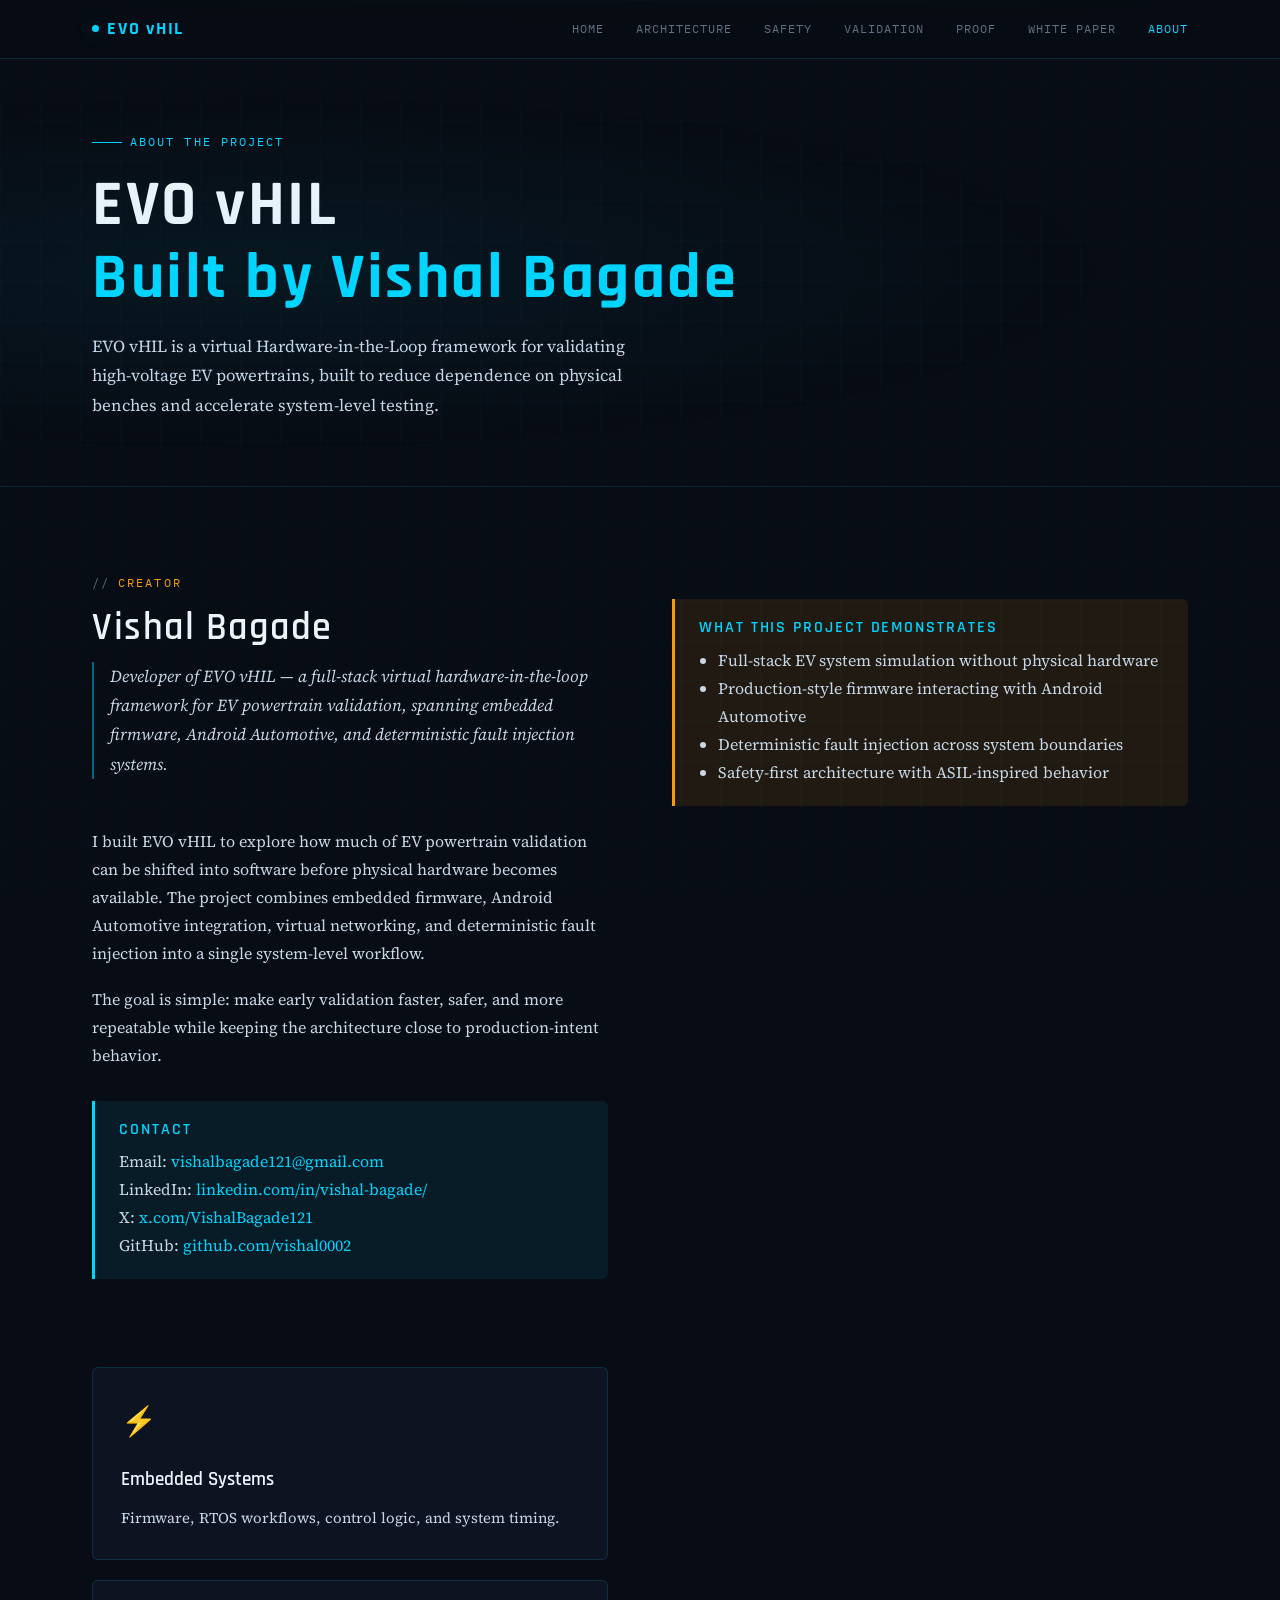
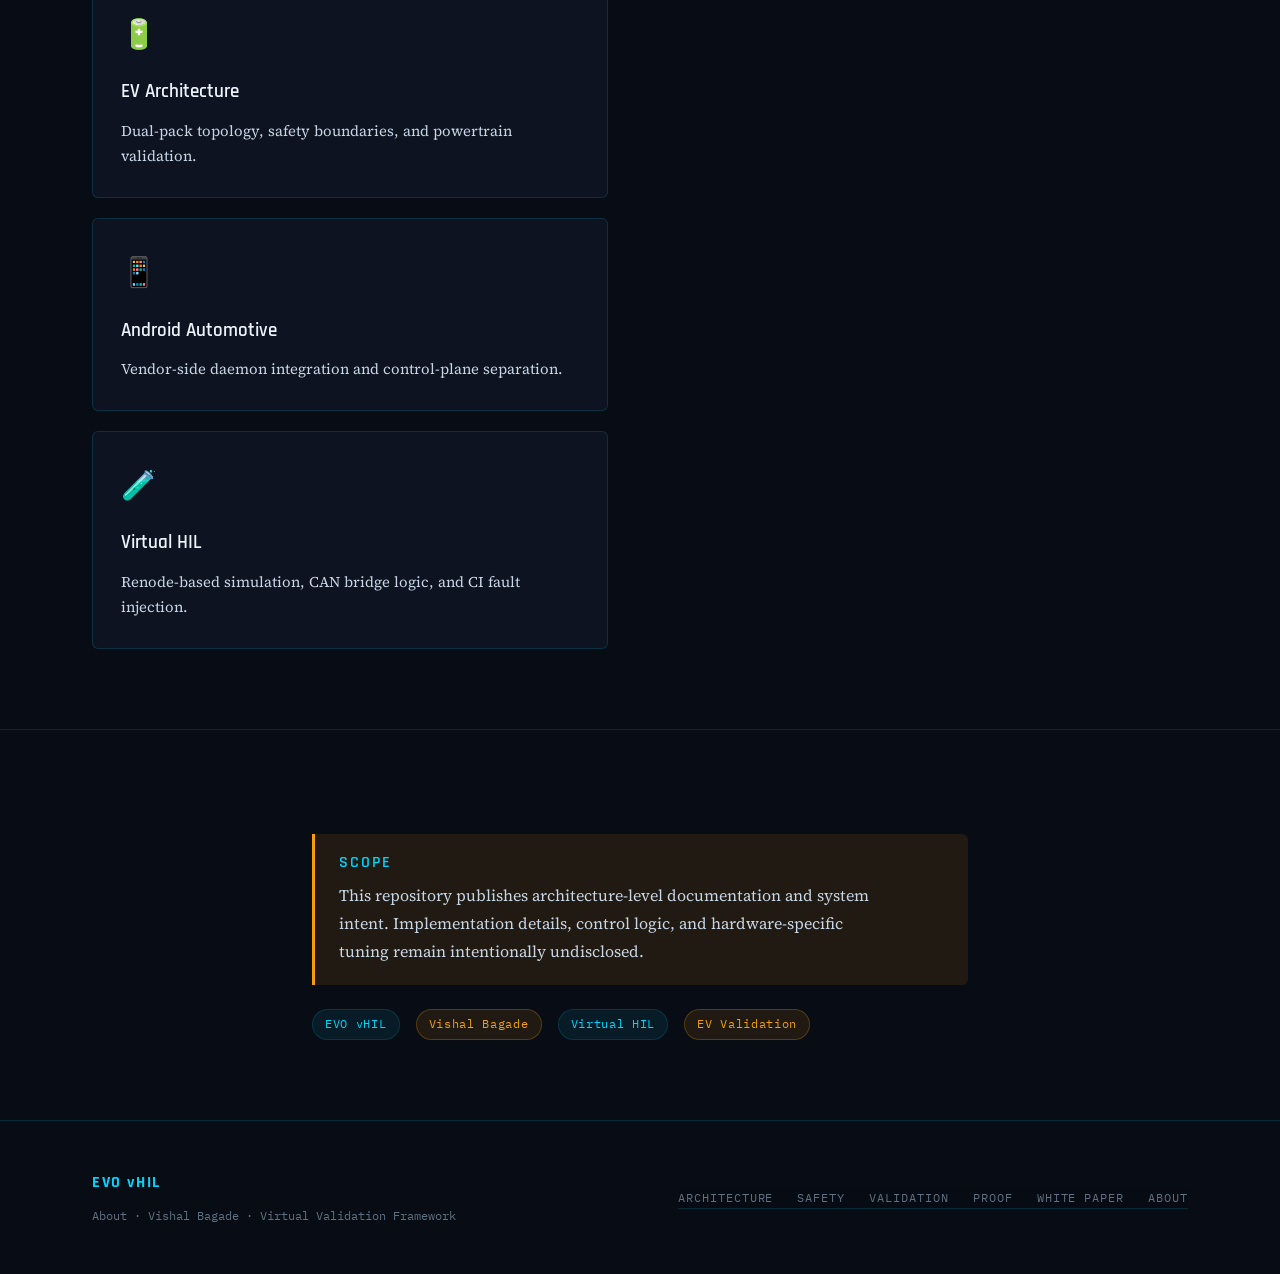
==== about.html @ 724e4007 "Revise creator description and add project highlights Updated project description and added project " ====
<!DOCTYPE html>
<html lang="en">
<head>
  <meta charset="UTF-8" />
  <script type="application/ld+json">
  {
    "@context": "https://schema.org",
    "@type": "AboutPage",
    "name": "About EVO vHIL",
    "author": {
      "@type": "Person",
      "name": "Vishal Bagade"
    },
    "url": "https://evovhil.com/about.html"
  }
  </script>
  <meta name="viewport" content="width=device-width, initial-scale=1.0" />
  <title>About — EVO vHIL</title>
  <meta name="author" content="Vishal Bagade">
  <meta name="description" content="About EVO vHIL and its creator Vishal Bagade — a virtual HIL framework for EV powertrain validation.">
  <link rel="icon" href="/favicon.ico" type="image/x-icon">
  <!-- Google tag (gtag.js) -->
<script async src="https://www.googletagmanager.com/gtag/js?id=G-EVS54RD7KM"></script>
  <script>
  if (location.hostname.includes("github.io")) {
    location.replace("https://evovhil.com" + location.pathname + location.search + location.hash);
  }
</script>
<script>
  window.dataLayer = window.dataLayer || [];
  function gtag(){dataLayer.push(arguments);}
  gtag('js', new Date());

  gtag('config', 'G-EVS54RD7KM');
</script>
  <meta name="google-site-verification" content="8OTdQsH8hmNBFH6MxRdVUnGSFUFtjsmQ5clHsHvqLK8" />
  <link rel="stylesheet" href="style.css" />
  <script data-goatcounter="https://evo-vhil.goatcounter.com/count" async src="//gc.zgo.at/count.js"></script>
  <link rel="canonical" href="https://evovhil.com/about.html" />
  <meta property="og:title" content="About — EVO vHIL" />
  <meta property="og:description" content="About EVO vHIL and its creator Vishal Bagade — a virtual HIL framework for EV powertrain validation." />
  <meta property="og:url" content="https://evovhil.com/about.html" />
  <meta property="og:type" content="website" />
  <meta name="twitter:card" content="summary_large_image">
  <meta name="twitter:title" content="About — EVO vHIL">
  <meta name="twitter:description" content="About EVO vHIL and its creator Vishal Bagade — a virtual HIL framework for EV powertrain validation.">
  <meta property="og:image" content="https://evovhil.com/og.png" />
<meta name="twitter:image" content="https://evovhil.com/og.png">
</head>
<body>
<div class="scanline"></div>

<nav>
  <div class="nav-inner">
    <a href="index.html" class="nav-logo">
      <span class="dot"></span> EVO vHIL
    </a>
    <div class="nav-links">
      <a href="/">Home</a>
<a href="/architecture.html">Architecture</a>
<a href="/safety.html">Safety</a>
<a href="/validation.html">Validation</a>
<a href="/proof.html">Proof</a>
<a href="/fullpaper.html">White Paper</a>
<a href="/about.html" class="active">About</a>
    </div>
  </div>
</nav>

<section class="page-hero">
  <div class="container">
    <div class="page-tag">About the Project</div>
    <h1>EVO vHIL<br><span style="color:var(--cyan)">Built by Vishal Bagade</span></h1>
    <p style="max-width:62ch; font-size:1.05rem; margin-top:1rem;">
      EVO vHIL is a virtual Hardware-in-the-Loop framework for validating high-voltage EV powertrains, built to reduce dependence on physical benches and accelerate system-level testing.
    </p>
  </div>
</section>

<section class="section">
  <div class="container">
    <div class="two-col" style="align-items:start; gap:4rem;">
      <div>
        <div class="section-header">
          <div class="section-tag">Creator</div>
          <h2 class="section-title">Vishal Bagade</h2>
          <p class="section-lead">
            Developer of EVO vHIL — a full-stack virtual hardware-in-the-loop framework for EV powertrain validation, spanning embedded firmware, Android Automotive, and deterministic fault injection systems.
          </p>
        </div>

        <p>
          I built EVO vHIL to explore how much of EV powertrain validation can be shifted into software before physical hardware becomes available.
          The project combines embedded firmware, Android Automotive integration, virtual networking, and deterministic fault injection into a single system-level workflow.
        </p>

        <p>
          The goal is simple: make early validation faster, safer, and more repeatable while keeping the architecture close to production-intent behavior.
        </p>

        <div class="callout cyan mt-4">
          <h4 style="margin-bottom:0.5rem;">Contact</h4>
          <p>Email: <a href="mailto:vishalbagade121@gmail.com">vishalbagade121@gmail.com</a></p>

          <p>
          LinkedIn: <a href="https://www.linkedin.com/in/vishal-bagade/" target="_blank">linkedin.com/in/vishal-bagade/</a><br>
          X: <a href="https://x.com/VishalBagade121" target="_blank">x.com/VishalBagade121</a><br>
          GitHub: <a href="https://github.com/vishal0002" target="_blank">github.com/vishal0002</a>
          </p>
        </div>
      </div>
  <div class="callout mt-4">
  <h4 style="margin-bottom:0.5rem;">What This Project Demonstrates</h4>
  <ul style="margin:0; padding-left:1.2rem;">
    <li>Full-stack EV system simulation without physical hardware</li>
    <li>Production-style firmware interacting with Android Automotive</li>
    <li>Deterministic fault injection across system boundaries</li>
    <li>Safety-first architecture with ASIL-inspired behavior</li>
  </ul>
</div>
      <div>
        <div class="card-grid">
          <div class="card">
            <span class="card-icon">⚡</span>
            <div class="card-title">Embedded Systems</div>
            <div class="card-body">
              Firmware, RTOS workflows, control logic, and system timing.
            </div>
          </div>

          <div class="card">
            <span class="card-icon">🔋</span>
            <div class="card-title">EV Architecture</div>
            <div class="card-body">
              Dual-pack topology, safety boundaries, and powertrain validation.
            </div>
          </div>

          <div class="card">
            <span class="card-icon">📱</span>
            <div class="card-title">Android Automotive</div>
            <div class="card-body">
              Vendor-side daemon integration and control-plane separation.
            </div>
          </div>

          <div class="card">
            <span class="card-icon">🧪</span>
            <div class="card-title">Virtual HIL</div>
            <div class="card-body">
              Renode-based simulation, CAN bridge logic, and CI fault injection.
            </div>
          </div>
        </div>
      </div>
    </div>
  </div>
</section>

<section class="section">
  <div class="container" style="max-width:720px;">
    <div class="callout">
      <h4 style="margin-bottom:0.5rem;">Scope</h4>
      <p style="margin:0;">
        This repository publishes architecture-level documentation and system intent.
        Implementation details, control logic, and hardware-specific tuning remain intentionally undisclosed.
      </p>
    </div>

    <div class="flex gap-2 flex-wrap mt-3">
      <span class="badge badge-cyan">EVO vHIL</span>
      <span class="badge badge-amber">Vishal Bagade</span>
      <span class="badge badge-cyan">Virtual HIL</span>
      <span class="badge badge-amber">EV Validation</span>
    </div>
  </div>
</section>

<footer>
  <div class="footer-inner">
    <div>
      <div class="footer-brand">EVO vHIL</div>
      <div class="footer-meta mt-1">About · Vishal Bagade · Virtual Validation Framework</div>
    </div>
    <nav class="footer-nav">
      <a href="/architecture.html">Architecture</a>
<a href="/safety.html">Safety</a>
<a href="/validation.html">Validation</a>
<a href="/proof.html">Proof</a>
<a href="/fullpaper.html">White Paper</a>
<a href="/about.html">About</a>
    </nav>
  </div>
</footer>

<script>
let scrollTracked = false;

window.addEventListener("scroll", () => {
  const scrollPosition = window.scrollY + window.innerHeight;
  const pageHeight = document.documentElement.scrollHeight;

  if (!scrollTracked && scrollPosition > pageHeight * 0.5) {
    scrollTracked = true;

    navigator.sendBeacon(
      "https://evo-vhil.goatcounter.com/count",
      JSON.stringify({
        path: location.pathname + "#scroll-50",
        event: true
      })
    );
  }
});
</script>
</body>
</html>
---- style.css ----
@import url('https://fonts.googleapis.com/css2?family=Rajdhani:wght@400;500;600;700&family=IBM+Plex+Mono:wght@300;400;500&family=Source+Serif+4:ital,wght@0,300;0,400;0,600;1,300&display=swap');

/* ── ROOT VARIABLES ─────────────────────────────────────────── */
:root {
  --bg:        #080c14;
  --bg-card:   #0d1321;
  --bg-glass:  rgba(13,19,33,0.85);
  --border:    rgba(0,212,255,0.15);
  --border-hi: rgba(0,212,255,0.45);
  --cyan:      #00d4ff;
  --cyan-dim:  rgba(0,212,255,0.08);
  --amber:     #f59e0b;
  --amber-dim: rgba(245,158,11,0.1);
  --red:       #ef4444;
  --green:     #22c55e;
  --text:      #c8d6e5;
  --text-dim:  #607080;
  --text-hi:   #eef4fb;
  --mono:      'IBM Plex Mono', monospace;
  --head:      'Rajdhani', sans-serif;
  --body:      'Source Serif 4', serif;
  --glow:      0 0 18px rgba(0,212,255,0.35), 0 0 60px rgba(0,212,255,0.10);
  --glow-amb:  0 0 18px rgba(245,158,11,0.4), 0 0 60px rgba(245,158,11,0.12);
  --radius:    6px;
}

/* ── RESET & BASE ───────────────────────────────────────────── */
*, *::before, *::after { box-sizing: border-box; margin: 0; padding: 0; }
html { scroll-behavior: smooth; }
body {
  background: var(--bg);
  color: var(--text);
  font-family: var(--body);
  font-size: 16px;
  line-height: 1.75;
  overflow-x: hidden;
}

/* Grid texture overlay */
body::before {
  content: '';
  position: fixed; inset: 0;
  background-image:
    linear-gradient(rgba(0,212,255,0.025) 1px, transparent 1px),
    linear-gradient(90deg, rgba(0,212,255,0.025) 1px, transparent 1px);
  background-size: 40px 40px;
  pointer-events: none;
  z-index: 0;
}

/* Subtle top glow */
body::after {
  content: '';
  position: fixed; top: 0; left: 0; right: 0; height: 1px;
  background: linear-gradient(90deg, transparent, var(--cyan), transparent);
  opacity: 0.6;
  pointer-events: none;
  z-index: 100;
}

/* ── TYPOGRAPHY ─────────────────────────────────────────────── */
h1, h2, h3, h4 {
  font-family: var(--head);
  color: var(--text-hi);
  letter-spacing: 0.04em;
  line-height: 1.15;
}
h1 { font-size: clamp(2.4rem, 5vw, 4.2rem); font-weight: 700; }
h2 { font-size: clamp(1.6rem, 3vw, 2.4rem); font-weight: 600; }
h3 { font-size: clamp(1.1rem, 2vw, 1.5rem); font-weight: 600; }
h4 { font-size: 1rem; font-weight: 600; text-transform: uppercase; letter-spacing: 0.12em; color: var(--cyan); }

p { margin-bottom: 1.1em; max-width: 68ch; }
a { color: var(--cyan); text-decoration: none; transition: color 0.2s; }
a:hover { color: var(--text-hi); }
code, .mono { font-family: var(--mono); font-size: 0.85em; color: var(--cyan); }
strong { color: var(--text-hi); font-weight: 600; }

/* ── LAYOUT CONTAINERS ──────────────────────────────────────── */
.container { max-width: 1160px; margin: 0 auto; padding: 0 2rem; }
.section { padding: 5rem 0; position: relative; z-index: 1; }
.section + .section { border-top: 1px solid var(--border); }

/* ── NAV ────────────────────────────────────────────────────── */
nav {
  position: sticky; top: 0; z-index: 200;
  background: rgba(8,12,20,0.92);
  backdrop-filter: blur(12px);
  border-bottom: 1px solid var(--border);
}
.nav-inner {
  display: flex; align-items: center; justify-content: space-between;
  padding: 0.85rem 2rem; max-width: 1160px; margin: 0 auto;
}
.nav-logo {
  font-family: var(--head); font-size: 1.1rem; font-weight: 700;
  color: var(--cyan); letter-spacing: 0.1em;
  display: flex; align-items: center; gap: 0.5rem;
}
.nav-logo .dot { width: 7px; height: 7px; background: var(--cyan); border-radius: 50%; box-shadow: var(--glow); }
.nav-links { display: flex; gap: 2rem; flex-wrap: wrap; }
.nav-links a {
  font-family: var(--mono); font-size: 0.78rem; letter-spacing: 0.08em;
  color: var(--text-dim); transition: color 0.2s;
  text-transform: uppercase;
}
.nav-links a:hover, .nav-links a.active { color: var(--cyan); }

/* ── HERO ───────────────────────────────────────────────────── */
.hero {
  min-height: 92vh;
  display: flex; align-items: center;
  position: relative; overflow: hidden; z-index: 1;
  padding: 5rem 0;
}

/* Radial glow behind hero */
.hero::before {
  content: '';
  position: absolute; top: -20%; left: -10%;
  width: 70%; height: 120%;
  background: radial-gradient(ellipse at 30% 40%, rgba(0,212,255,0.07) 0%, transparent 70%);
  pointer-events: none;
}
.hero::after {
  content: '';
  position: absolute; bottom: -30%; right: -5%;
  width: 50%; height: 80%;
  background: radial-gradient(ellipse at 70% 60%, rgba(245,158,11,0.05) 0%, transparent 70%);
  pointer-events: none;
}

.hero-content { position: relative; z-index: 2; }
.hero-eyebrow {
  font-family: var(--mono); font-size: 0.75rem; letter-spacing: 0.18em;
  text-transform: uppercase; color: var(--amber);
  display: flex; align-items: center; gap: 0.75rem; margin-bottom: 1.5rem;
}
.hero-eyebrow::before {
  content: ''; width: 40px; height: 1px; background: var(--amber); opacity: 0.7;
}
.hero-title { margin-bottom: 1.5rem; }
.hero-title span { color: var(--cyan); display: block; }
.hero-subtitle {
  font-size: 1.1rem; color: var(--text); max-width: 56ch;
  border-left: 3px solid var(--cyan); padding-left: 1.25rem;
  margin-bottom: 2.5rem; font-style: italic;
  font-family: var(--body);
}
.hero-stats {
  display: flex; gap: 2.5rem; flex-wrap: wrap; margin-bottom: 3rem;
}
.stat { }
.stat-val {
  font-family: var(--head); font-size: 2rem; font-weight: 700; color: var(--cyan);
  line-height: 1;
}
.stat-label {
  font-family: var(--mono); font-size: 0.72rem; letter-spacing: 0.1em;
  text-transform: uppercase; color: var(--text-dim); margin-top: 0.25rem;
}

/* ── BUTTONS ────────────────────────────────────────────────── */
.btn {
  display: inline-flex; align-items: center; gap: 0.5rem;
  font-family: var(--head); font-weight: 600; letter-spacing: 0.07em;
  font-size: 0.9rem; padding: 0.75rem 1.75rem; border-radius: var(--radius);
  transition: all 0.22s; text-transform: uppercase; cursor: pointer;
  border: none;
}
.btn-primary {
  background: var(--cyan); color: #050810;
  box-shadow: var(--glow);
}
.btn-primary:hover {
  background: #20e5ff; color: #050810; transform: translateY(-1px);
  box-shadow: 0 0 30px rgba(0,212,255,0.6);
}
.btn-outline {
  background: transparent; color: var(--cyan);
  border: 1px solid var(--border-hi);
}
.btn-outline:hover {
  background: var(--cyan-dim); border-color: var(--cyan);
}
.btn-group { display: flex; gap: 1rem; flex-wrap: wrap; }

/* ── CARDS ──────────────────────────────────────────────────── */
.card {
  background: var(--bg-card);
  border: 1px solid var(--border);
  border-radius: var(--radius);
  padding: 1.75rem;
  transition: border-color 0.25s, box-shadow 0.25s;
  position: relative;
}
.card:hover {
  border-color: var(--border-hi);
  box-shadow: 0 0 24px rgba(0,212,255,0.08);
}
.card::before {
  content: '';
  position: absolute; top: 0; left: 0; right: 0; height: 2px;
  background: linear-gradient(90deg, transparent, var(--cyan), transparent);
  opacity: 0; border-radius: var(--radius) var(--radius) 0 0;
  transition: opacity 0.25s;
}
.card:hover::before { opacity: 1; }

.card-icon {
  font-size: 1.8rem; margin-bottom: 1rem; display: block;
}
.card-title {
  font-family: var(--head); font-size: 1.2rem; font-weight: 600;
  color: var(--text-hi); margin-bottom: 0.6rem;
}
.card-body { font-size: 0.93rem; color: var(--text); line-height: 1.7; }

.card-grid {
  display: grid; gap: 1.25rem;
  grid-template-columns: repeat(auto-fill, minmax(260px, 1fr));
}
.card-grid-2 {
  display: grid; gap: 1.25rem;
  grid-template-columns: repeat(auto-fill, minmax(340px, 1fr));
}

/* ── SECTION HEADER ─────────────────────────────────────────── */
.section-header { margin-bottom: 3rem; }
.section-tag {
  font-family: var(--mono); font-size: 0.72rem; letter-spacing: 0.18em;
  text-transform: uppercase; color: var(--amber);
  display: inline-flex; align-items: center; gap: 0.5rem; margin-bottom: 0.75rem;
}
.section-tag::before { content: '//'; color: var(--text-dim); }
.section-title { margin-bottom: 0.75rem; }
.section-lead {
  font-size: 1.05rem; color: var(--text); max-width: 60ch;
  border-left: 2px solid var(--border-hi); padding-left: 1rem;
  font-style: italic;
}

/* ── FEATURE LIST ───────────────────────────────────────────── */
.feature-list { list-style: none; }
.feature-list li {
  display: flex; align-items: flex-start; gap: 0.85rem;
  padding: 0.75rem 0; border-bottom: 1px solid var(--border);
  font-size: 0.95rem;
}
.feature-list li:last-child { border-bottom: none; }
.feature-list .icon { color: var(--cyan); flex-shrink: 0; margin-top: 0.15rem; }

/* ── LAYER TABLE ────────────────────────────────────────────── */
.layer-table { width: 100%; border-collapse: collapse; }
.layer-table th {
  font-family: var(--mono); font-size: 0.72rem; letter-spacing: 0.12em;
  text-transform: uppercase; color: var(--text-dim);
  padding: 0.75rem 1rem; text-align: left;
  border-bottom: 1px solid var(--border-hi);
}
.layer-table td {
  padding: 0.9rem 1rem; font-size: 0.9rem;
  border-bottom: 1px solid var(--border);
  vertical-align: top;
}
.layer-table tr:hover td { background: var(--cyan-dim); }
.layer-num {
  font-family: var(--mono); font-size: 0.72rem; color: var(--cyan);
  background: var(--cyan-dim); border: 1px solid var(--border);
  padding: 0.2rem 0.5rem; border-radius: 3px;
}
.tech-tag {
  font-family: var(--mono); font-size: 0.75rem; color: var(--amber);
  background: var(--amber-dim); padding: 0.2rem 0.5rem; border-radius: 3px;
}

/* ── BADGES / PILLS ─────────────────────────────────────────── */
.badge {
  display: inline-flex; align-items: center; gap: 0.4rem;
  font-family: var(--mono); font-size: 0.72rem; letter-spacing: 0.06em;
  padding: 0.3rem 0.75rem; border-radius: 100px;
}
.badge-cyan { background: var(--cyan-dim); border: 1px solid var(--border); color: var(--cyan); }
.badge-amber { background: var(--amber-dim); border: 1px solid rgba(245,158,11,0.25); color: var(--amber); }
.badge-red { background: rgba(239,68,68,0.08); border: 1px solid rgba(239,68,68,0.25); color: var(--red); }
.badge-green { background: rgba(34,197,94,0.08); border: 1px solid rgba(34,197,94,0.25); color: var(--green); }

/* ── FAULT TABLE ────────────────────────────────────────────── */
.fault-table { width: 100%; border-collapse: collapse; }
.fault-table th {
  font-family: var(--mono); font-size: 0.7rem; letter-spacing: 0.12em;
  text-transform: uppercase; color: var(--text-dim);
  padding: 0.7rem 1rem; text-align: left;
  border-bottom: 1px solid var(--border-hi);
}
.fault-table td {
  padding: 0.85rem 1rem; font-size: 0.88rem;
  border-bottom: 1px solid var(--border);
}
.fault-table tr:hover td { background: rgba(239,68,68,0.04); }

/* ── CALLOUT ────────────────────────────────────────────────── */
.callout {
  border-left: 3px solid var(--amber);
  background: var(--amber-dim);
  padding: 1.25rem 1.5rem; border-radius: 0 var(--radius) var(--radius) 0;
  margin: 1.5rem 0;
}
.callout.cyan { border-left-color: var(--cyan); background: var(--cyan-dim); }
.callout.red { border-left-color: var(--red); background: rgba(239,68,68,0.06); }
.callout p { margin: 0; }

/* ── STATE MACHINE DIAGRAM ──────────────────────────────────── */
.state-diagram { padding: 2rem 0; }
.state-row {
  display: flex; align-items: center; justify-content: center;
  gap: 0; flex-wrap: wrap;
}
.state-box {
  background: var(--bg-card); border: 1px solid var(--border);
  border-radius: var(--radius); padding: 0.85rem 1.25rem;
  font-family: var(--head); font-size: 0.95rem; font-weight: 600;
  color: var(--text-hi); text-align: center; min-width: 110px;
  position: relative;
  transition: all 0.2s;
}
.state-box.init { border-color: var(--text-dim); }
.state-box.standby { border-color: #3b82f6; color: #93c5fd; }
.state-box.precharge { border-color: var(--amber); color: var(--amber); box-shadow: 0 0 12px rgba(245,158,11,0.15); }
.state-box.drive { border-color: var(--green); color: var(--green); box-shadow: 0 0 12px rgba(34,197,94,0.15); }
.state-box.charge { border-color: var(--cyan); color: var(--cyan); box-shadow: var(--glow); }
.state-box.fault { border-color: var(--red); color: var(--red); box-shadow: 0 0 12px rgba(239,68,68,0.2); }
.state-arrow {
  font-family: var(--mono); font-size: 0.65rem; color: var(--text-dim);
  display: flex; flex-direction: column; align-items: center; padding: 0 0.75rem;
  white-space: nowrap;
}
.state-arrow .arr { font-size: 1rem; color: var(--border-hi); }

/* ── SVG DIAGRAM WRAPPER ────────────────────────────────────── */
.diagram-wrap {
  background: var(--bg-card); border: 1px solid var(--border);
  border-radius: var(--radius); padding: 2rem; overflow: auto;
  margin: 1.5rem 0;
}

/* ── RESULTS GRID ───────────────────────────────────────────── */
.result-item {
  display: flex; align-items: flex-start; gap: 1rem;
  padding: 1.25rem; background: var(--bg-card);
  border: 1px solid var(--border); border-radius: var(--radius);
  transition: all 0.2s;
}
.result-item:hover { border-color: var(--green); }
.result-icon { color: var(--green); font-size: 1.2rem; flex-shrink: 0; margin-top: 0.1rem; }
.result-title {
  font-family: var(--head); font-size: 1rem; font-weight: 600;
  color: var(--text-hi); margin-bottom: 0.3rem;
}
.result-desc { font-size: 0.9rem; color: var(--text); line-height: 1.6; }

/* ── TIMELINE ───────────────────────────────────────────────── */
.timeline { position: relative; padding-left: 2rem; }
.timeline::before {
  content: '';
  position: absolute; left: 0; top: 0; bottom: 0; width: 2px;
  background: linear-gradient(180deg, var(--cyan), rgba(0,212,255,0.1));
}
.tl-item { position: relative; padding-bottom: 2rem; }
.tl-dot {
  position: absolute; left: -2rem; top: 0.35rem;
  width: 10px; height: 10px; border-radius: 50%;
  background: var(--bg); border: 2px solid var(--cyan);
  box-shadow: var(--glow);
  transform: translateX(-4px);
}
.tl-dot.amber { border-color: var(--amber); box-shadow: var(--glow-amb); }
.tl-time {
  font-family: var(--mono); font-size: 0.72rem; color: var(--cyan);
  margin-bottom: 0.25rem;
}
.tl-title {
  font-family: var(--head); font-size: 1rem; font-weight: 600;
  color: var(--text-hi); margin-bottom: 0.4rem;
}
.tl-body { font-size: 0.9rem; color: var(--text); }

/* ── CODE BLOCK ─────────────────────────────────────────────── */
.code-block {
  background: #050810; border: 1px solid var(--border);
  border-radius: var(--radius); padding: 1.5rem;
  font-family: var(--mono); font-size: 0.82rem; line-height: 1.9;
  overflow-x: auto; position: relative;
}
.code-label {
  position: absolute; top: 0.75rem; right: 1rem;
  font-family: var(--mono); font-size: 0.68rem; letter-spacing: 0.1em;
  color: var(--text-dim); text-transform: uppercase;
}
.code-line-cyan { color: var(--cyan); }
.code-line-amber { color: var(--amber); }
.code-line-green { color: var(--green); }
.code-line-red { color: var(--red); }
.code-line-dim { color: var(--text-dim); }

/* ── FOOTER ─────────────────────────────────────────────────── */
footer {
  border-top: 1px solid var(--border); padding: 3rem 0;
  position: relative; z-index: 1;
}
.footer-inner {
  display: flex; justify-content: space-between; align-items: center;
  flex-wrap: wrap; gap: 1.5rem;
  max-width: 1160px; margin: 0 auto; padding: 0 2rem;
}
.footer-brand {
  font-family: var(--head); font-size: 1rem; font-weight: 700;
  color: var(--cyan); letter-spacing: 0.1em;
}
.footer-meta {
  font-family: var(--mono); font-size: 0.75rem; color: var(--text-dim);
}
.footer-nav { display: flex; gap: 1.5rem; flex-wrap: wrap; }
.footer-nav a {
  font-family: var(--mono); font-size: 0.75rem; color: var(--text-dim);
  text-transform: uppercase; letter-spacing: 0.08em;
  transition: color 0.2s;
}
.footer-nav a:hover { color: var(--cyan); }

/* ── UTILS ──────────────────────────────────────────────────── */
.mt-1 { margin-top: 0.5rem; }
.mt-2 { margin-top: 1rem; }
.mt-3 { margin-top: 1.5rem; }
.mt-4 { margin-top: 2rem; }
.mb-3 { margin-bottom: 1.5rem; }
.mb-4 { margin-bottom: 2rem; }
.text-cyan { color: var(--cyan); }
.text-amber { color: var(--amber); }
.text-dim { color: var(--text-dim); }
.text-hi { color: var(--text-hi); }
.flex { display: flex; }
.gap-2 { gap: 1rem; }
.gap-3 { gap: 1.5rem; }
.items-center { align-items: center; }
.flex-wrap { flex-wrap: wrap; }
.two-col {
  display: grid; gap: 3rem;
  grid-template-columns: 1fr 1fr;
}
@media (max-width: 768px) {
  .two-col { grid-template-columns: 1fr; }
  .hero { min-height: auto; }
  .nav-links { gap: 1rem; }
}

/* ── SCROLL ANIMATIONS ──────────────────────────────────────── */
.reveal {
  opacity: 0; transform: translateY(20px);
  transition: opacity 0.6s ease, transform 0.6s ease;
}
.reveal.visible { opacity: 1; transform: translateY(0); }

/* ── SCAN LINE EFFECT ───────────────────────────────────────── */
@keyframes scan {
  0%   { transform: translateY(-100%); }
  100% { transform: translateY(100vh); }
}
.scanline {
  position: fixed; top: 0; left: 0; right: 0; height: 3px;
  background: linear-gradient(180deg, transparent, rgba(0,212,255,0.04), transparent);
  animation: scan 8s linear infinite;
  pointer-events: none; z-index: 99;
}

/* ── BLINKING CURSOR ────────────────────────────────────────── */
@keyframes blink { 0%,100% { opacity: 1; } 50% { opacity: 0; } }
.cursor::after {
  content: '▮'; color: var(--cyan); margin-left: 4px;
  animation: blink 1.1s step-end infinite;
}

/* ── GLOW PULSE ─────────────────────────────────────────────── */
@keyframes glow-pulse {
  0%, 100% { box-shadow: var(--glow); }
  50%       { box-shadow: 0 0 30px rgba(0,212,255,0.6); }
}
.pulse { animation: glow-pulse 2.5s ease-in-out infinite; }

/* ── PAGE HERO (inner pages) ─────────────────────────────────── */
.page-hero {
  padding: 4rem 0 3rem;
  border-bottom: 1px solid var(--border);
  position: relative; overflow: hidden;
}
.page-hero::before {
  content: '';
  position: absolute; top: 0; left: 0; right: 0; bottom: 0;
  background: radial-gradient(ellipse at 20% 50%, rgba(0,212,255,0.06) 0%, transparent 60%);
  pointer-events: none;
}
.page-tag {
  font-family: var(--mono); font-size: 0.72rem; letter-spacing: 0.18em;
  text-transform: uppercase; color: var(--cyan);
  display: inline-flex; align-items: center; gap: 0.5rem;
  margin-bottom: 1rem;
}
.page-tag::before { content: ''; width: 30px; height: 1px; background: var(--cyan); }
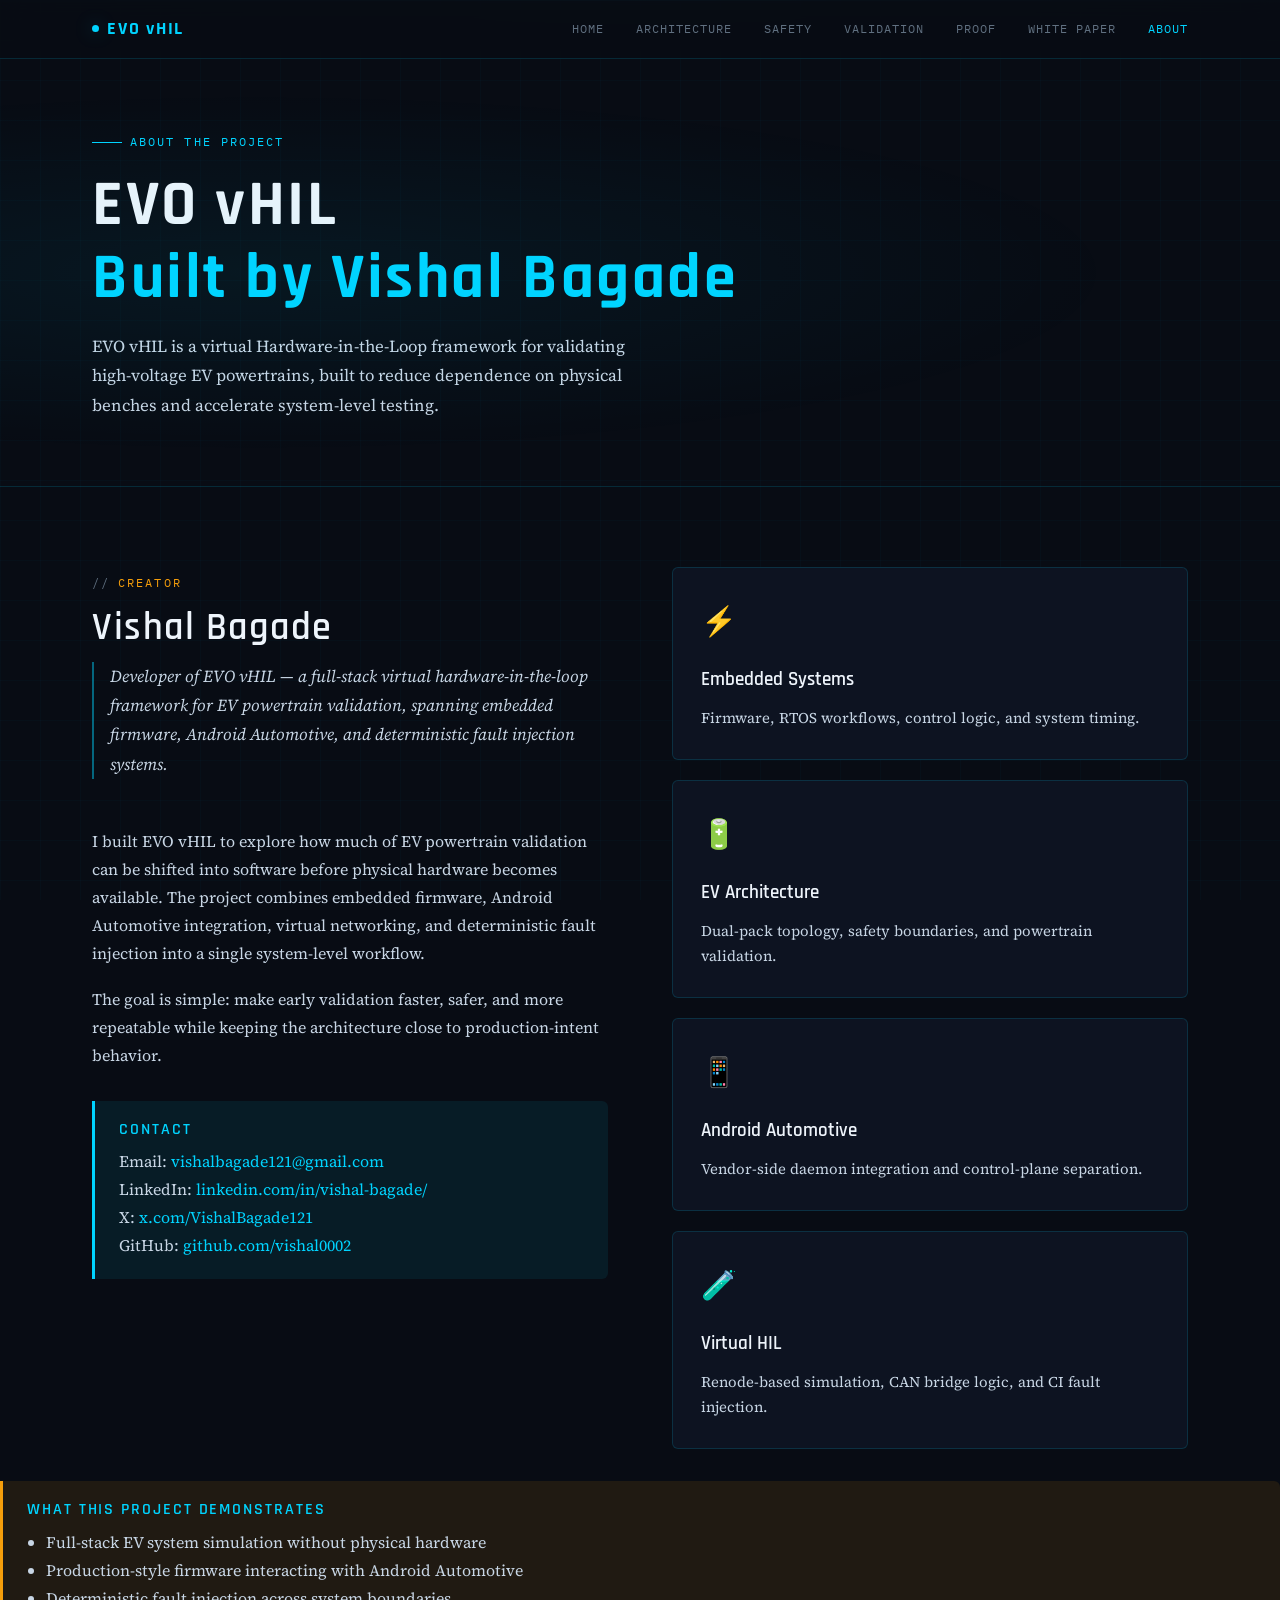
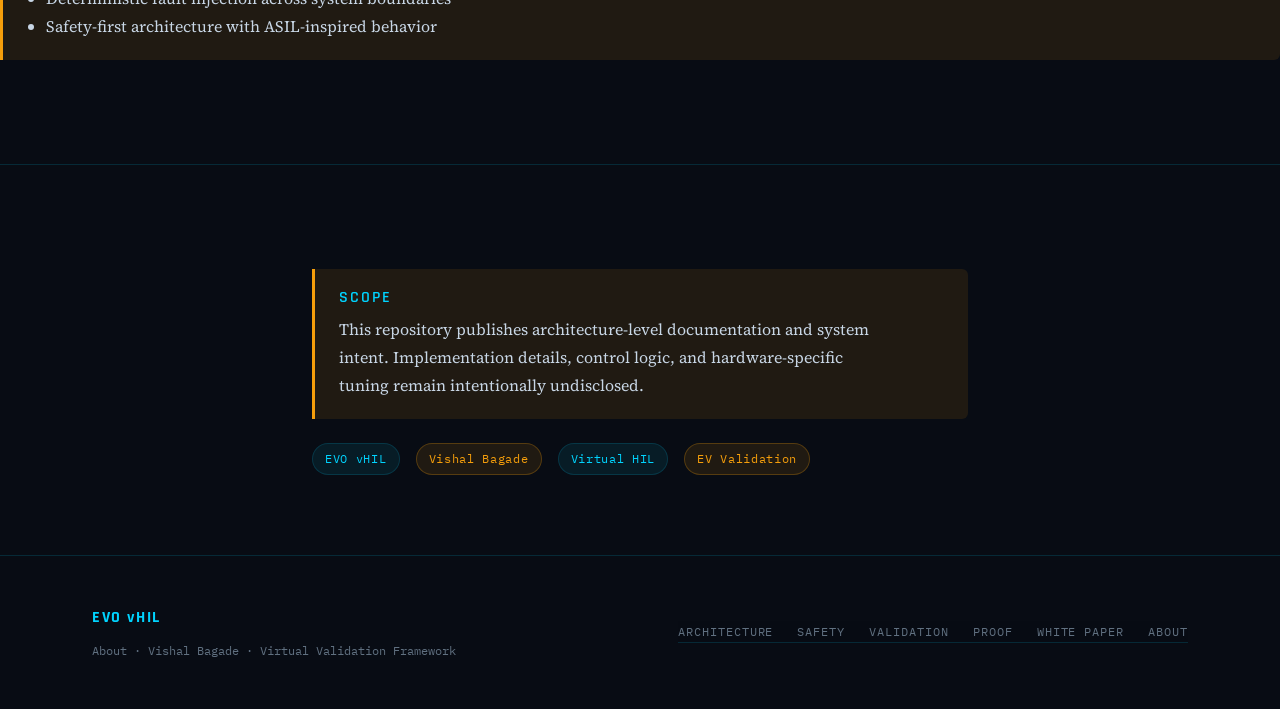
==== commit 81c4c4c3: "Reorganize project demonstration section in about.html" ====
--- a/about.html
+++ b/about.html
@@ -109,6 +109,44 @@
           </p>
         </div>
       </div>
+  
+      <div>
+        <div class="card-grid">
+          <div class="card">
+            <span class="card-icon">⚡</span>
+            <div class="card-title">Embedded Systems</div>
+            <div class="card-body">
+              Firmware, RTOS workflows, control logic, and system timing.
+            </div>
+          </div>
+
+          <div class="card">
+            <span class="card-icon">🔋</span>
+            <div class="card-title">EV Architecture</div>
+            <div class="card-body">
+              Dual-pack topology, safety boundaries, and powertrain validation.
+            </div>
+          </div>
+
+          <div class="card">
+            <span class="card-icon">📱</span>
+            <div class="card-title">Android Automotive</div>
+            <div class="card-body">
+              Vendor-side daemon integration and control-plane separation.
+            </div>
+          </div>
+
+          <div class="card">
+            <span class="card-icon">🧪</span>
+            <div class="card-title">Virtual HIL</div>
+            <div class="card-body">
+              Renode-based simulation, CAN bridge logic, and CI fault injection.
+            </div>
+          </div>
+        </div>
+      </div>
+    </div>
+  </div>
   <div class="callout mt-4">
   <h4 style="margin-bottom:0.5rem;">What This Project Demonstrates</h4>
   <ul style="margin:0; padding-left:1.2rem;">
@@ -118,43 +156,6 @@
     <li>Safety-first architecture with ASIL-inspired behavior</li>
   </ul>
 </div>
-      <div>
-        <div class="card-grid">
-          <div class="card">
-            <span class="card-icon">⚡</span>
-            <div class="card-title">Embedded Systems</div>
-            <div class="card-body">
-              Firmware, RTOS workflows, control logic, and system timing.
-            </div>
-          </div>
-
-          <div class="card">
-            <span class="card-icon">🔋</span>
-            <div class="card-title">EV Architecture</div>
-            <div class="card-body">
-              Dual-pack topology, safety boundaries, and powertrain validation.
-            </div>
-          </div>
-
-          <div class="card">
-            <span class="card-icon">📱</span>
-            <div class="card-title">Android Automotive</div>
-            <div class="card-body">
-              Vendor-side daemon integration and control-plane separation.
-            </div>
-          </div>
-
-          <div class="card">
-            <span class="card-icon">🧪</span>
-            <div class="card-title">Virtual HIL</div>
-            <div class="card-body">
-              Renode-based simulation, CAN bridge logic, and CI fault injection.
-            </div>
-          </div>
-        </div>
-      </div>
-    </div>
-  </div>
 </section>
 
 <section class="section">
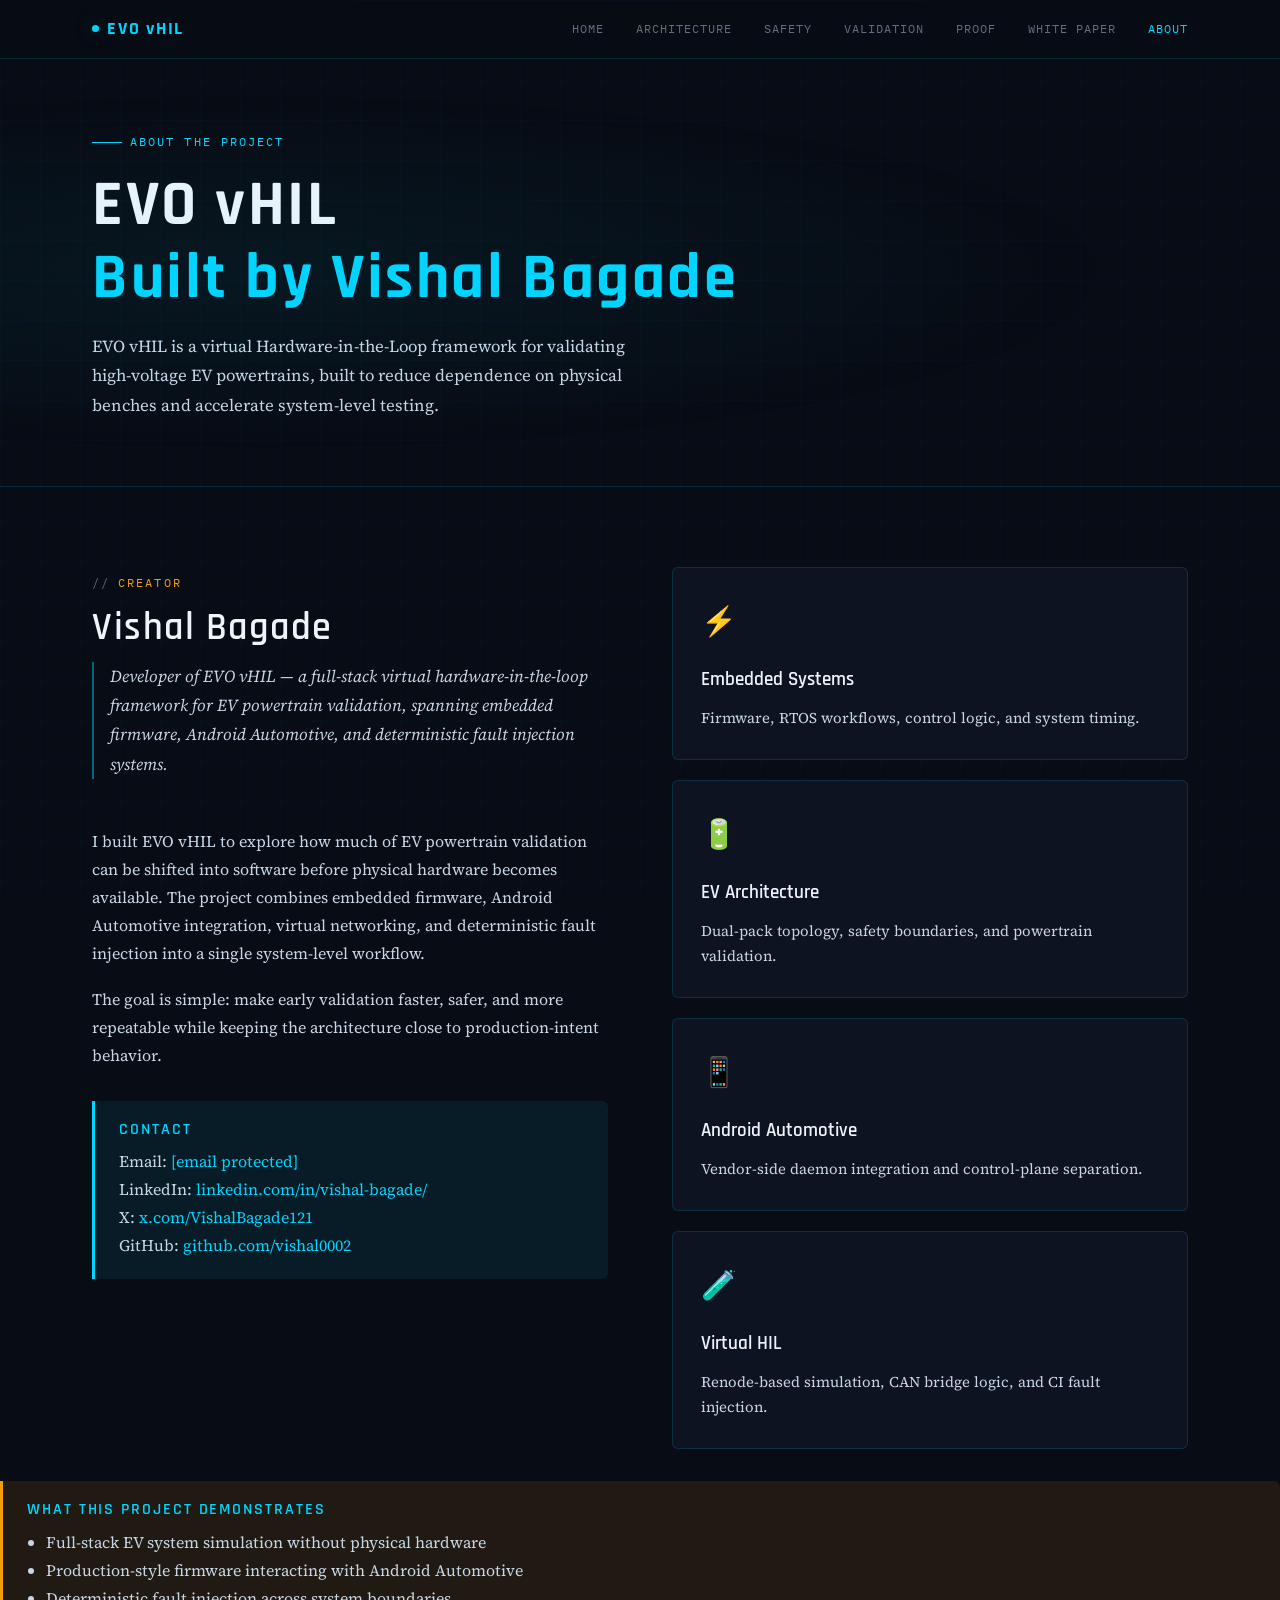
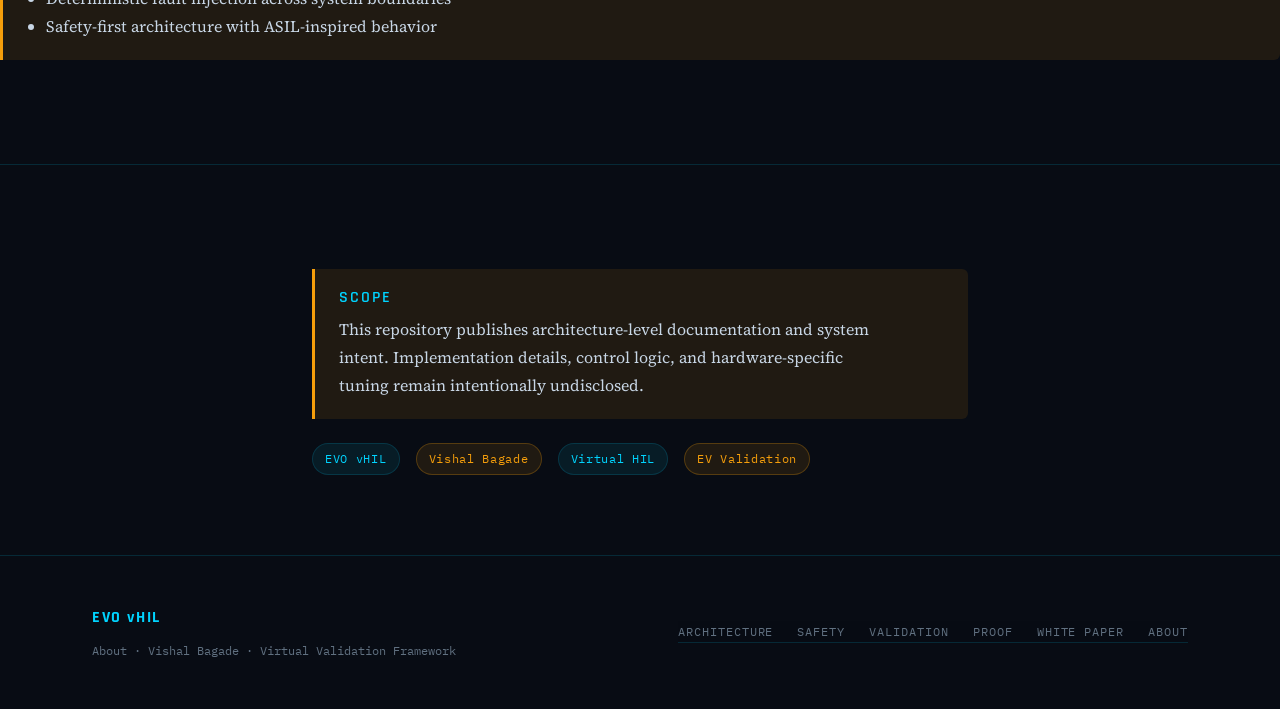
==== commit f130133e: "update-v1.3.5" ====
--- a/about.html
+++ b/about.html
@@ -51,18 +51,21 @@
 <div class="scanline"></div>
 
 <nav>
-  <div class="nav-inner">
-    <a href="index.html" class="nav-logo">
+    <div class="nav-inner">
+    <a href="/" class="nav-logo">
       <span class="dot"></span> EVO vHIL
     </a>
-    <div class="nav-links">
+    <button class="nav-hamburger" id="navToggle" aria-label="Toggle navigation" aria-expanded="false">
+      <span></span><span></span><span></span>
+    </button>
+    <div class="nav-links" id="navLinks">
       <a href="/">Home</a>
-<a href="/architecture.html">Architecture</a>
-<a href="/safety.html">Safety</a>
-<a href="/validation.html">Validation</a>
-<a href="/proof.html">Proof</a>
-<a href="/fullpaper.html">White Paper</a>
-<a href="/about.html" class="active">About</a>
+      <a href="/architecture.html">Architecture</a>
+      <a href="/safety.html">Safety</a>
+      <a href="/validation.html">Validation</a>
+      <a href="/proof.html">Proof</a>
+      <a href="/fullpaper.html">White Paper</a>
+      <a href="/about.html" class="active">About</a>
     </div>
   </div>
 </nav>
@@ -100,7 +103,7 @@
 
         <div class="callout cyan mt-4">
           <h4 style="margin-bottom:0.5rem;">Contact</h4>
-          <p>Email: <a href="mailto:vishalbagade121@gmail.com">vishalbagade121@gmail.com</a></p>
+          <p>Email: <a href="/cdn-cgi/l/email-protection#7006190318111c12111711141541424130171d11191c5e131f1d"><span class="__cf_email__" data-cfemail="32445b415a535e50535553565703000372555f535b5e1c515d5f">[email&#160;protected]</span></a></p>
 
           <p>
           LinkedIn: <a href="https://www.linkedin.com/in/vishal-bagade/" target="_blank">linkedin.com/in/vishal-bagade/</a><br>
@@ -194,7 +197,7 @@
   </div>
 </footer>
 
-<script>
+<script data-cfasync="false" src="/cdn-cgi/scripts/5c5dd728/cloudflare-static/email-decode.min.js"></script><script>
 let scrollTracked = false;
 
 window.addEventListener("scroll", () => {
@@ -202,17 +205,4 @@
   const pageHeight = document.documentElement.scrollHeight;
 
   if (!scrollTracked && scrollPosition > pageHeight * 0.5) {
-    scrollTracked = true;
-
-    navigator.sendBeacon(
-      "https://evo-vhil.goatcounter.com/count",
-      JSON.stringify({
-        path: location.pathname + "#scroll-50",
-        event: true
-      })
-    );
-  }
-});
-</script>
-</body>
-</html>
+ 
--- a/style.css
+++ b/style.css
@@ -83,7 +83,7 @@
 
 /* ── NAV ────────────────────────────────────────────────────── */
 nav {
-  position: sticky; top: 0; z-index: 200;
+  position: sticky; top: 0; z-index: 200; position: sticky;
   background: rgba(8,12,20,0.92);
   backdrop-filter: blur(12px);
   border-bottom: 1px solid var(--border);
@@ -448,10 +448,81 @@
   display: grid; gap: 3rem;
   grid-template-columns: 1fr 1fr;
 }
-@media (max-width: 768px) {
+/* ── HAMBURGER BUTTON ────────────────────────────────────────── */
+.nav-hamburger {
+  display: none;
+  flex-direction: column;
+  justify-content: center;
+  align-items: center;
+  gap: 5px;
+  width: 36px;
+  height: 36px;
+  background: transparent;
+  border: 1px solid var(--border);
+  border-radius: var(--radius);
+  cursor: pointer;
+  padding: 0;
+  flex-shrink: 0;
+  transition: border-color 0.2s;
+}
+.nav-hamburger:hover { border-color: var(--cyan); }
+.nav-hamburger span {
+  display: block;
+  width: 18px;
+  height: 1.5px;
+  background: var(--text-dim);
+  border-radius: 2px;
+  transition: all 0.25s ease;
+  transform-origin: center;
+}
+.nav-hamburger.open span:nth-child(1) { transform: translateY(6.5px) rotate(45deg); background: var(--cyan); }
+.nav-hamburger.open span:nth-child(2) { opacity: 0; transform: scaleX(0); }
+.nav-hamburger.open span:nth-child(3) { transform: translateY(-6.5px) rotate(-45deg); background: var(--cyan); }
+
+@media (max-width: 820px) {
   .two-col { grid-template-columns: 1fr; }
   .hero { min-height: auto; }
-  .nav-links { gap: 1rem; }
+
+  .nav-hamburger { display: flex; }
+
+  .nav-links {
+    display: none;
+    position: fixed;
+    top: 49px;
+    left: 0; right: 0;
+    background: rgba(8,12,20,0.97);
+    backdrop-filter: blur(16px);
+    border-bottom: 1px solid var(--border);
+    flex-direction: column;
+    gap: 0;
+    padding: 0.5rem 0 1rem;
+    z-index: 199;
+  }
+  .nav-links.open { display: flex; }
+  .nav-links a {
+    padding: 0.75rem 2rem;
+    font-size: 0.82rem;
+    letter-spacing: 0.1em;
+    border-bottom: 1px solid rgba(0,212,255,0.05);
+  }
+  .nav-links a:last-child { border-bottom: none; }
+  .nav-links a:hover, .nav-links a.active {
+    background: var(--cyan-dim);
+    color: var(--cyan);
+  }
+
+  .hero-stats { gap: 1.5rem; }
+  .stat-val { font-size: 1.6rem; }
+  .card-grid { grid-template-columns: 1fr; }
+  .card-grid-2 { grid-template-columns: 1fr; }
+  .btn-group { flex-direction: column; }
+  .btn { justify-content: center; }
+  .container { padding: 0 1.25rem; }
+  .section { padding: 3.5rem 0; }
+  h1 { font-size: clamp(2rem, 8vw, 3rem); }
+  .footer-inner { flex-direction: column; gap: 1rem; }
+  .footer-nav { flex-wrap: wrap; gap: 1rem; }
+  .hero-stats { flex-wrap: wrap; }
 }
 
 /* ── SCROLL ANIMATIONS ──────────────────────────────────────── */
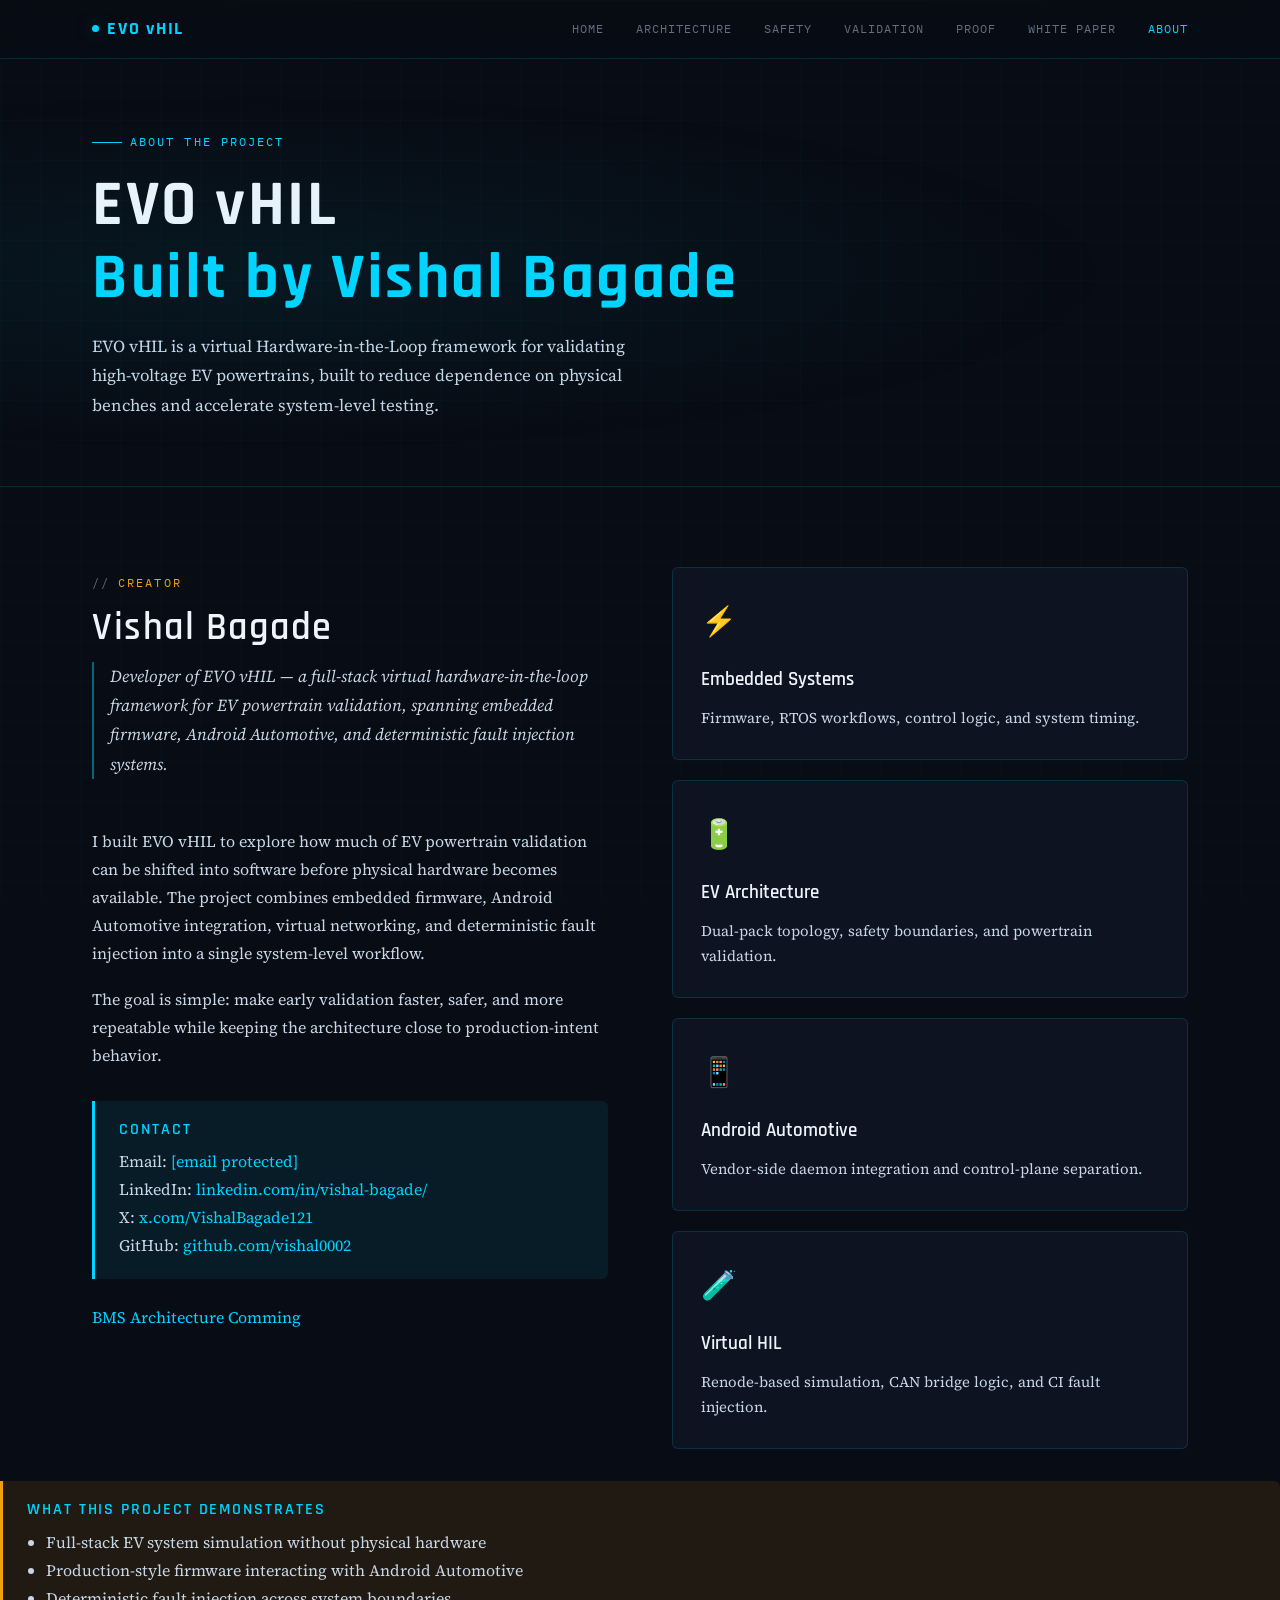
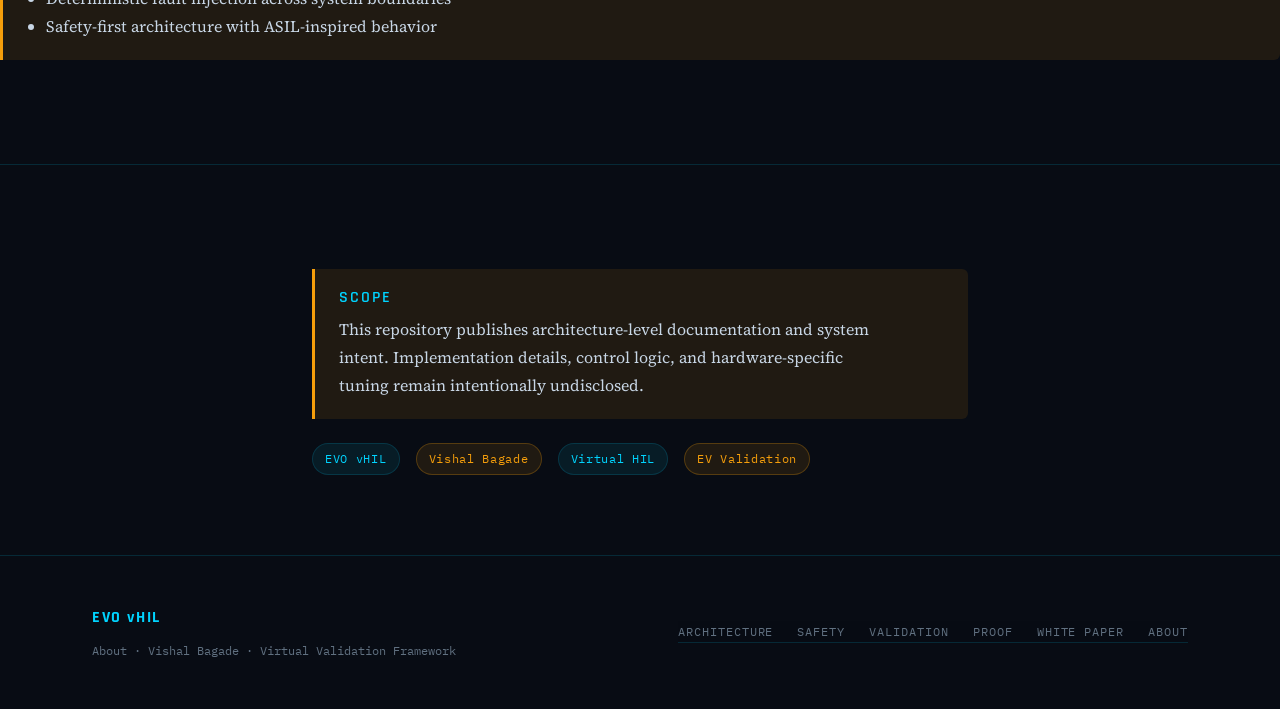
==== commit e374b664: "Update about.html" ====
--- a/about.html
+++ b/about.html
@@ -111,6 +111,7 @@
           GitHub: <a href="https://github.com/vishal0002" target="_blank">github.com/vishal0002</a>
           </p>
         </div>
+        <a href="https://bms.evovhil.com/" onclick="trackEvent('nav_bms')">BMS Architecture Comming </a>
       </div>
   
       <div>
@@ -205,4 +206,7 @@
   const pageHeight = document.documentElement.scrollHeight;
 
   if (!scrollTracked && scrollPosition > pageHeight * 0.5) {
- +  }});
+</script>
+</body>
+</html>
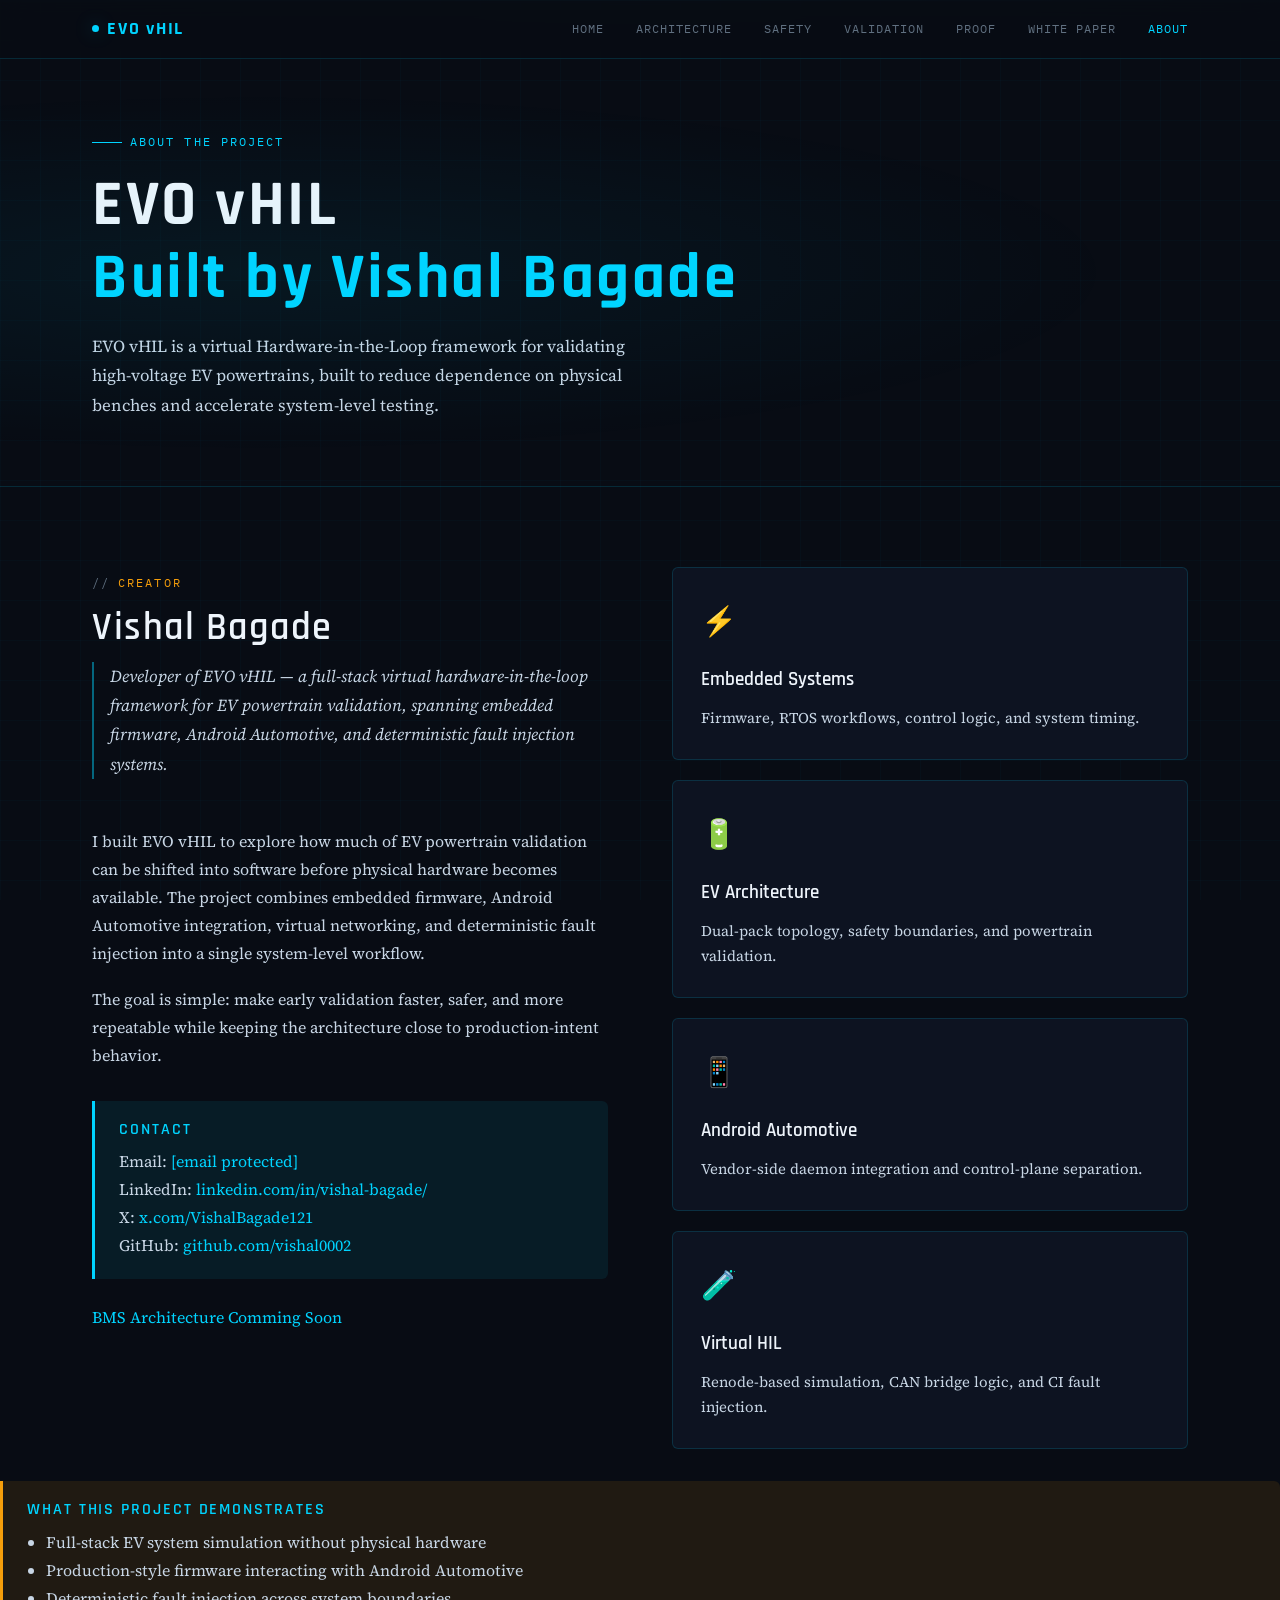
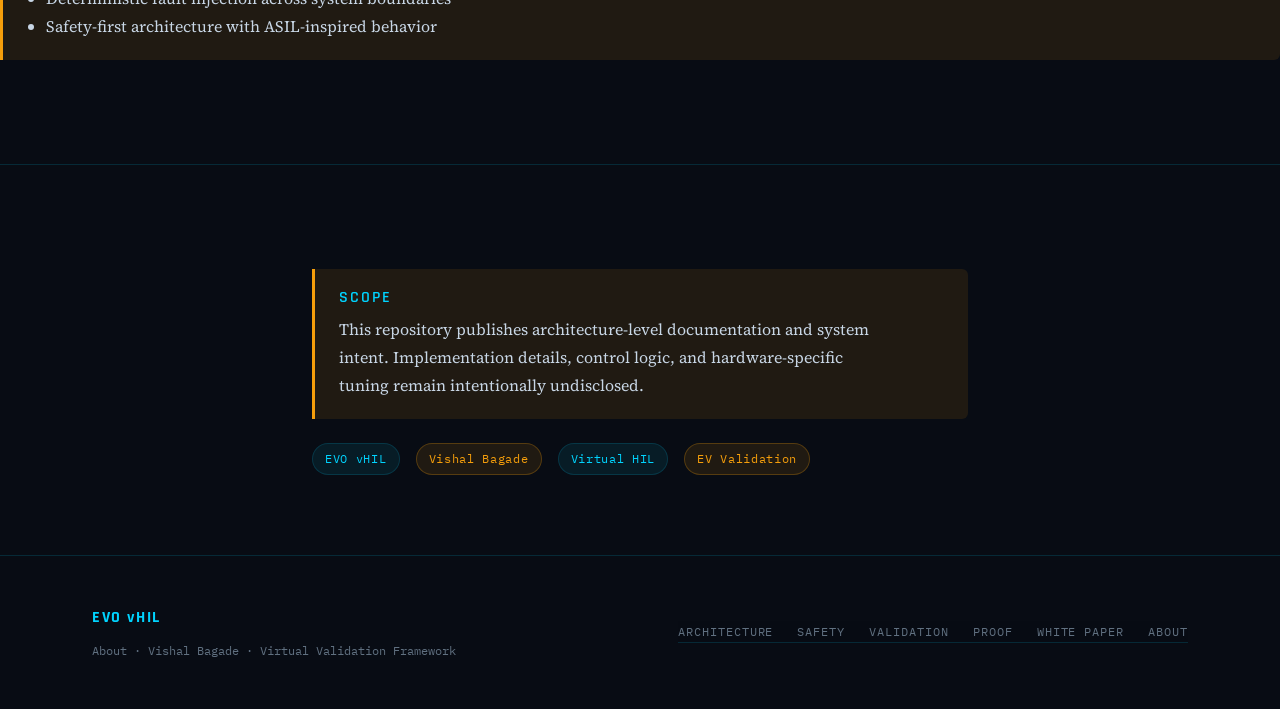
==== commit f52b1b89: "Update about.html" ====
--- a/about.html
+++ b/about.html
@@ -111,7 +111,7 @@
           GitHub: <a href="https://github.com/vishal0002" target="_blank">github.com/vishal0002</a>
           </p>
         </div>
-        <a href="https://bms.evovhil.com/" onclick="trackEvent('nav_bms')">BMS Architecture Comming </a>
+        <a href="https://bms.evovhil.com/" onclick="trackEvent('nav_bms')">BMS Architecture Comming Soon</a>
       </div>
   
       <div>
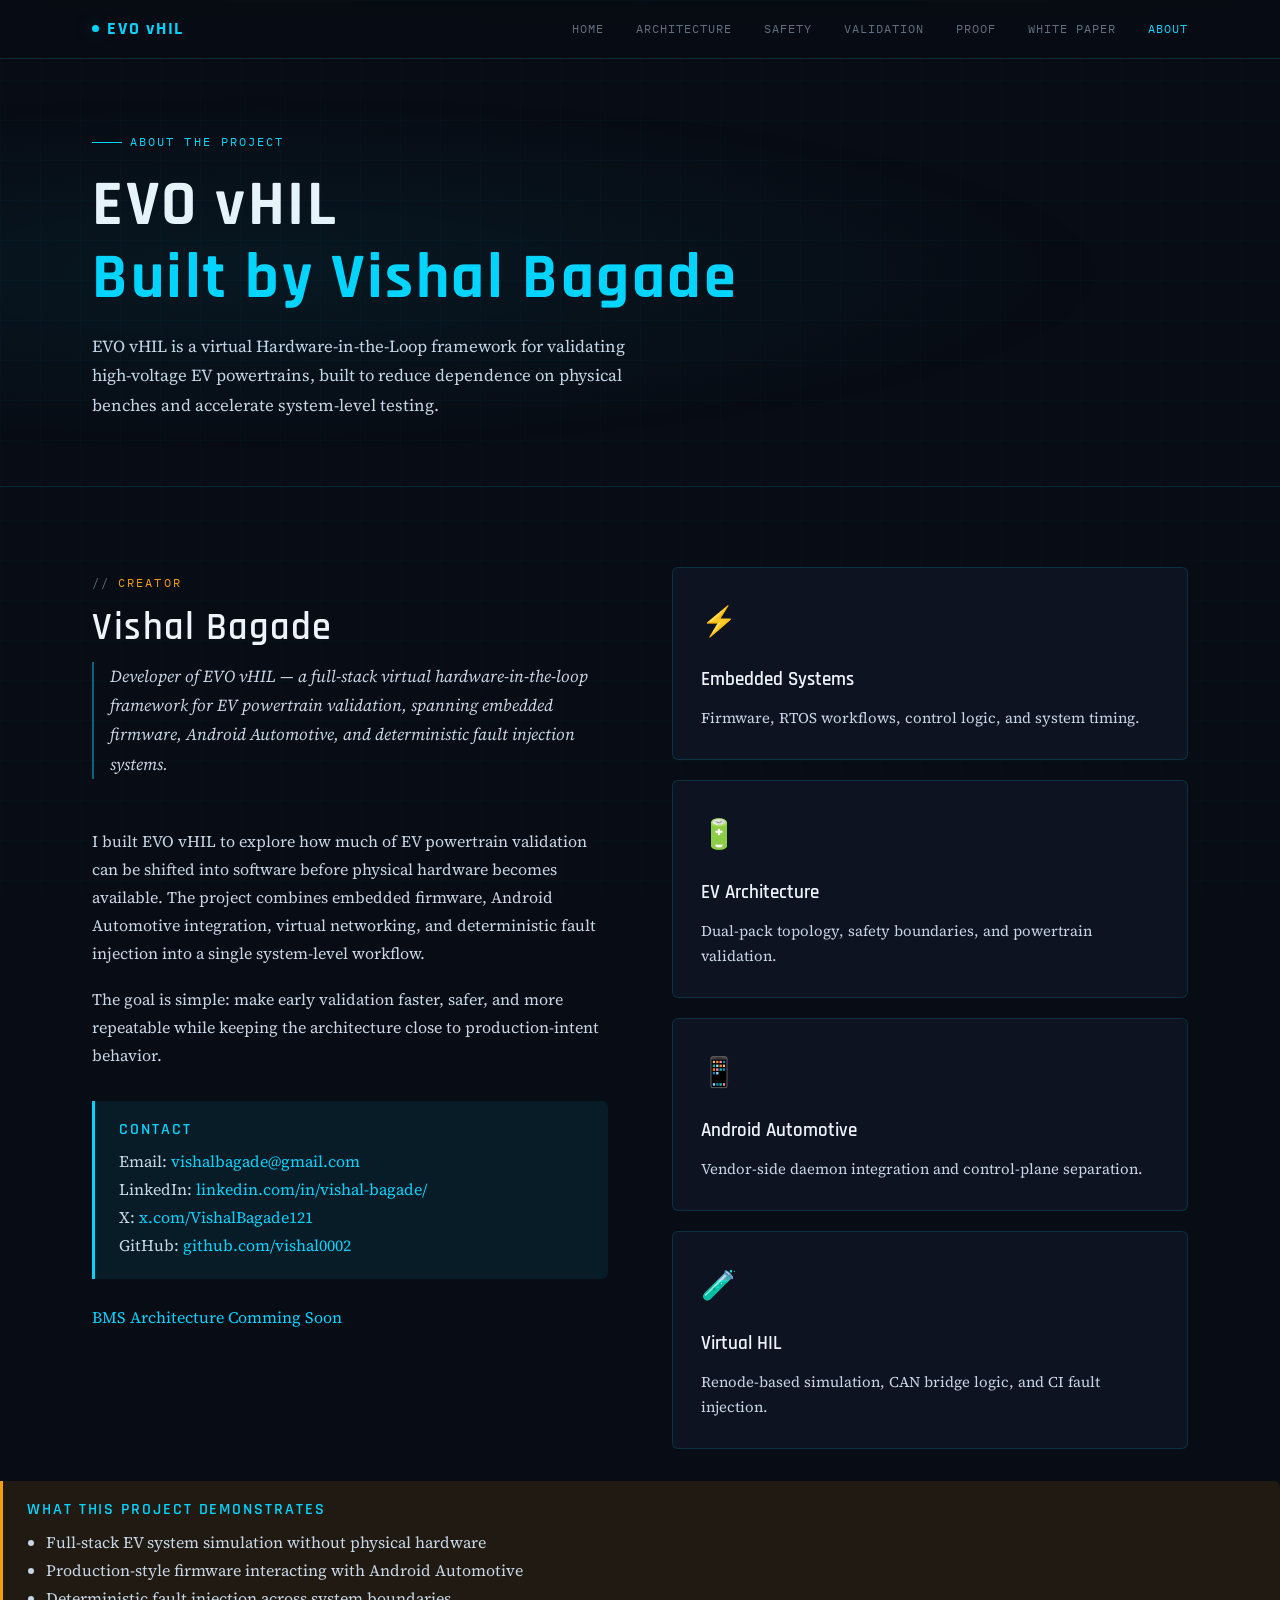
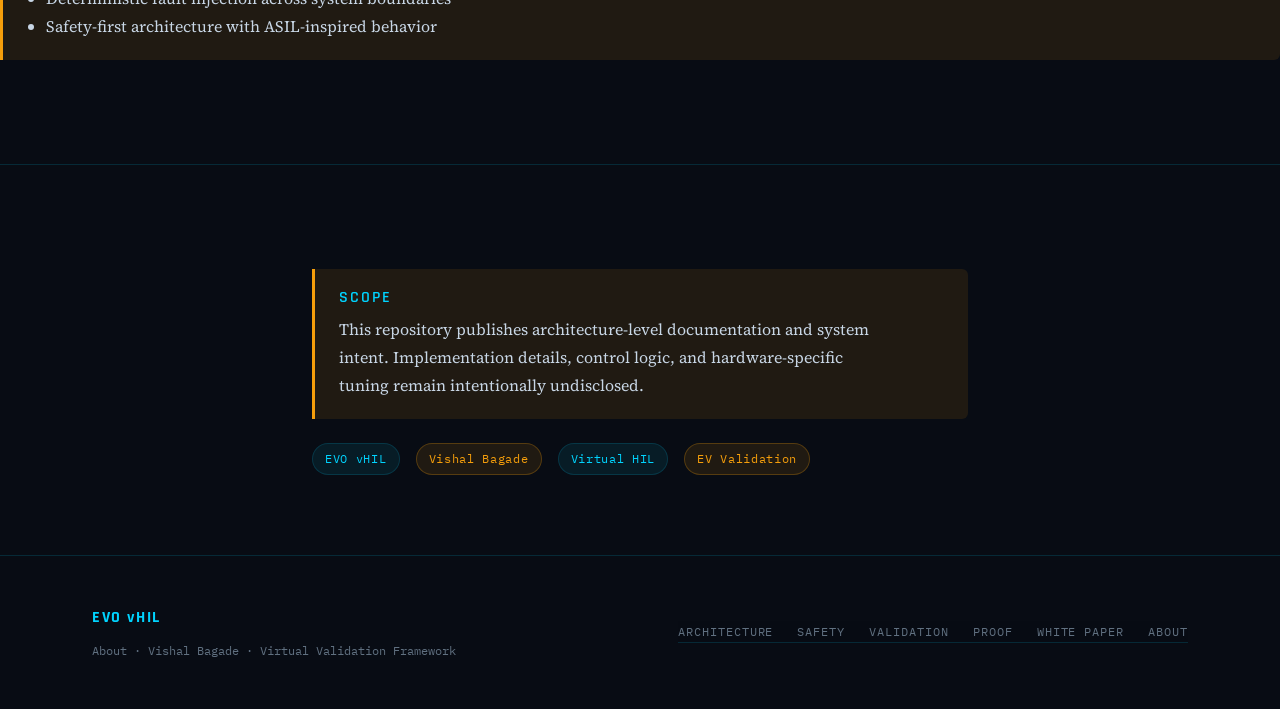
==== commit ff7c3d72: "Update about.html" ====
--- a/about.html
+++ b/about.html
@@ -103,9 +103,17 @@
 
         <div class="callout cyan mt-4">
           <h4 style="margin-bottom:0.5rem;">Contact</h4>
-          <p>Email: <a href="/cdn-cgi/l/email-protection#7006190318111c12111711141541424130171d11191c5e131f1d"><span class="__cf_email__" data-cfemail="32445b415a535e50535553565703000372555f535b5e1c515d5f">[email&#160;protected]</span></a></p>
-
-          <p>
+          <p>Email: <a id="email"></a></p>
+
+            <script>
+            const user = "vishalbagade";
+            const domain = "gmail.com";
+            const email = user + "@" + domain;
+
+            const link = document.getElementById("email");
+            link.href = "mailto:" + email;
+            link.textContent = email;
+            </script>
           LinkedIn: <a href="https://www.linkedin.com/in/vishal-bagade/" target="_blank">linkedin.com/in/vishal-bagade/</a><br>
           X: <a href="https://x.com/VishalBagade121" target="_blank">x.com/VishalBagade121</a><br>
           GitHub: <a href="https://github.com/vishal0002" target="_blank">github.com/vishal0002</a>
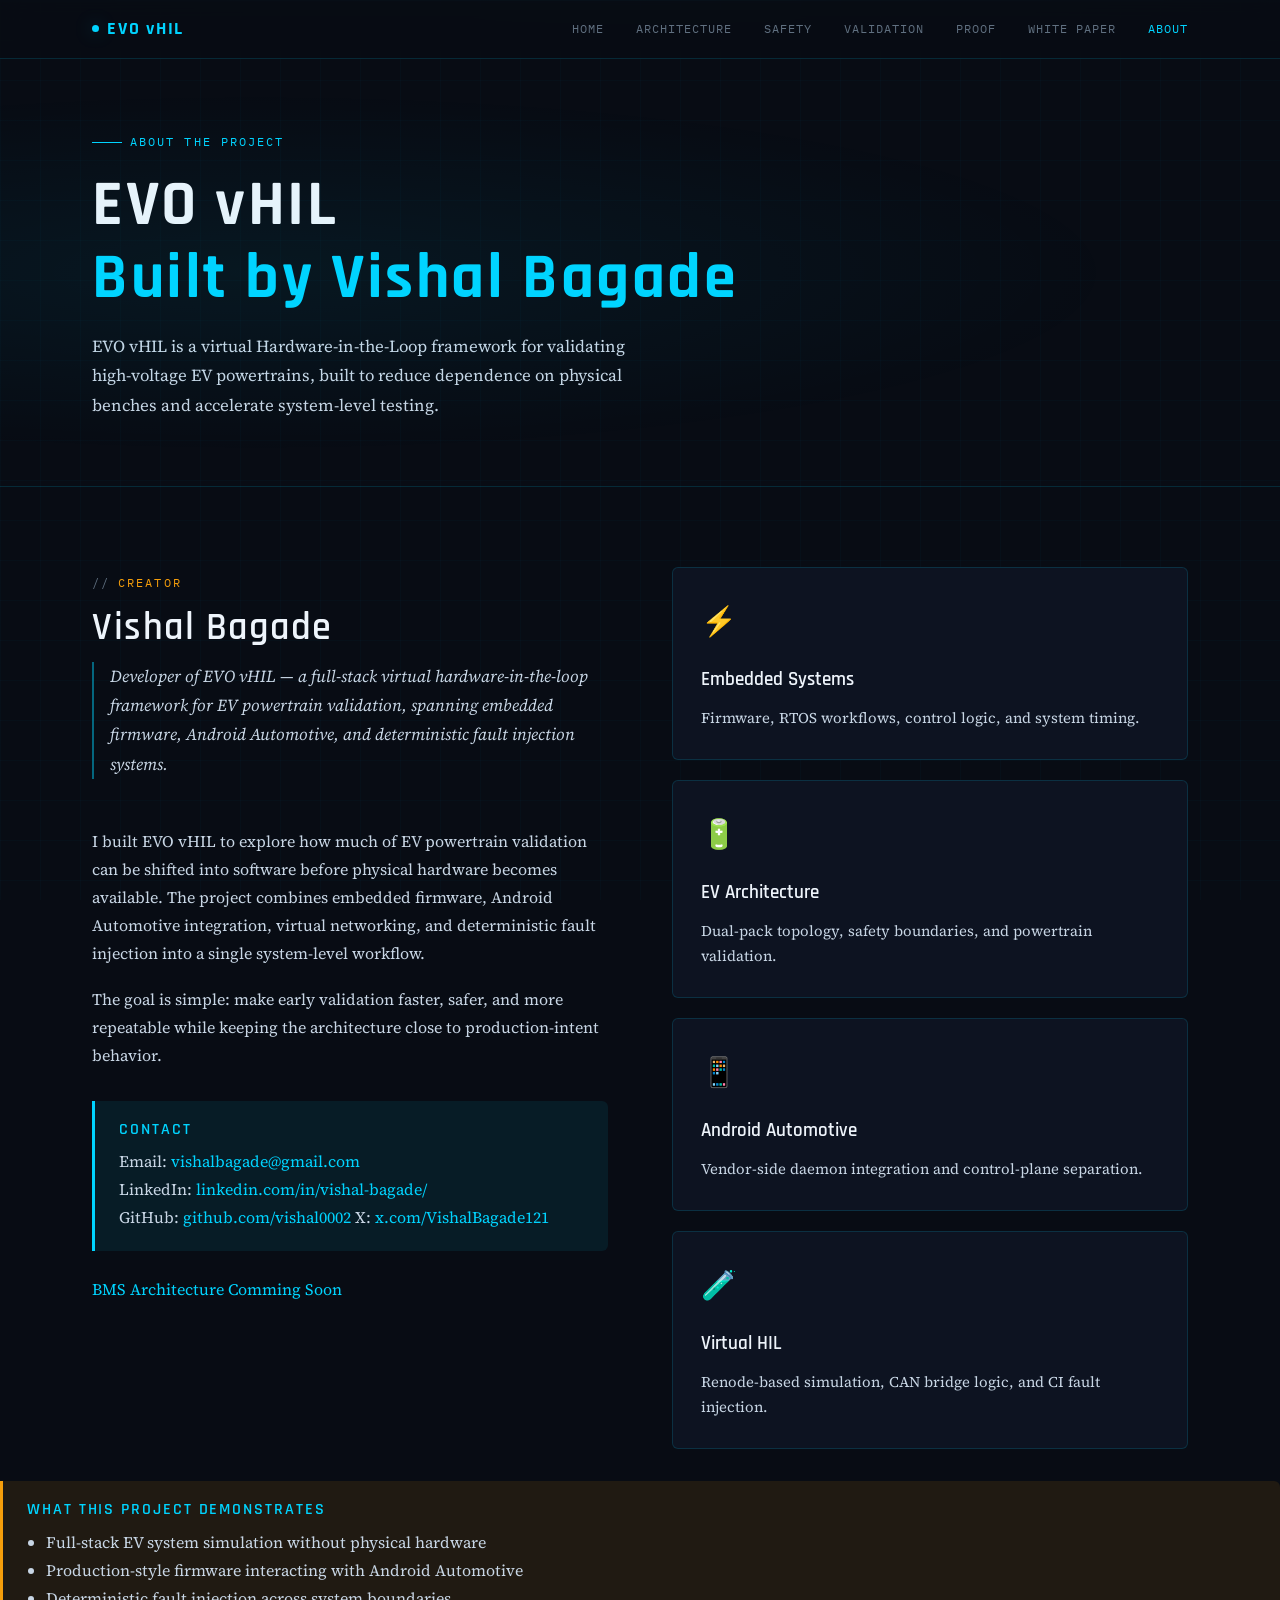
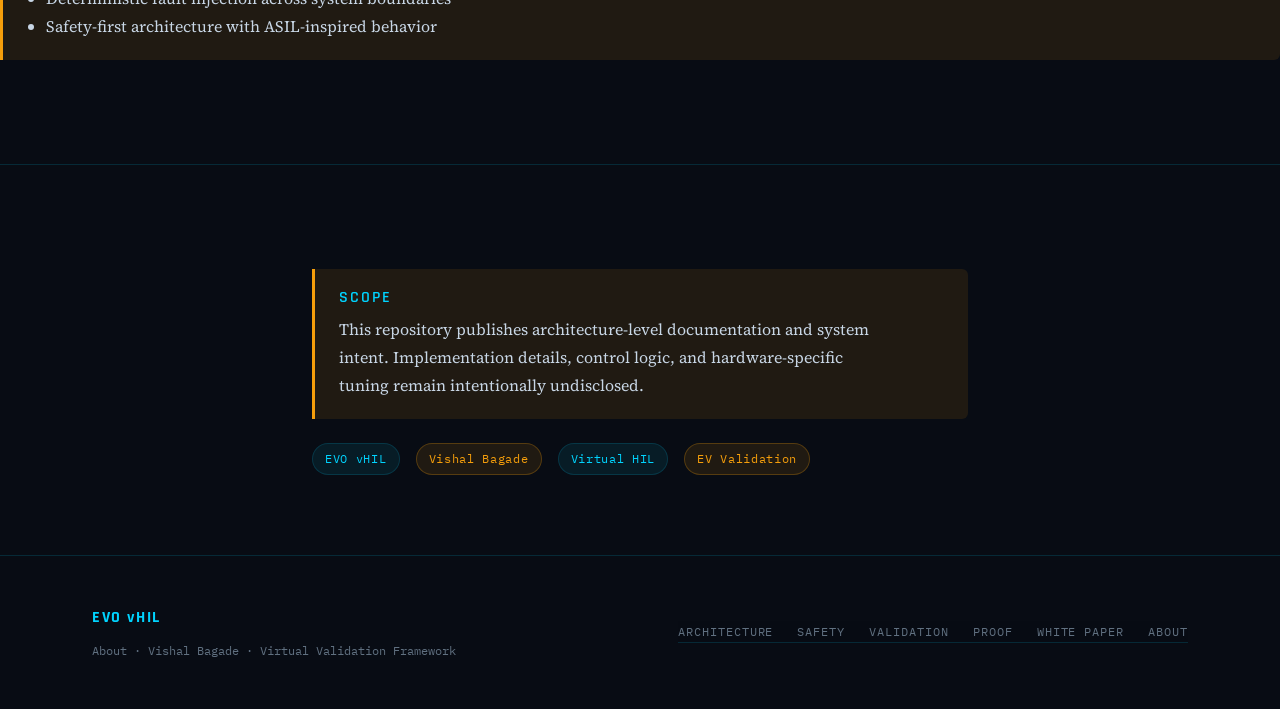
==== commit ab6ab359: "about.html" ====
--- a/about.html
+++ b/about.html
@@ -115,8 +115,9 @@
             link.textContent = email;
             </script>
           LinkedIn: <a href="https://www.linkedin.com/in/vishal-bagade/" target="_blank">linkedin.com/in/vishal-bagade/</a><br>
+          GitHub: <a href="https://github.com/vishal0002" target="_blank">github.com/vishal0002</a>
           X: <a href="https://x.com/VishalBagade121" target="_blank">x.com/VishalBagade121</a><br>
-          GitHub: <a href="https://github.com/vishal0002" target="_blank">github.com/vishal0002</a>
+          
           </p>
         </div>
         <a href="https://bms.evovhil.com/" onclick="trackEvent('nav_bms')">BMS Architecture Comming Soon</a>
@@ -217,4 +218,4 @@
   }});
 </script>
 </body>
-</html>+</html>
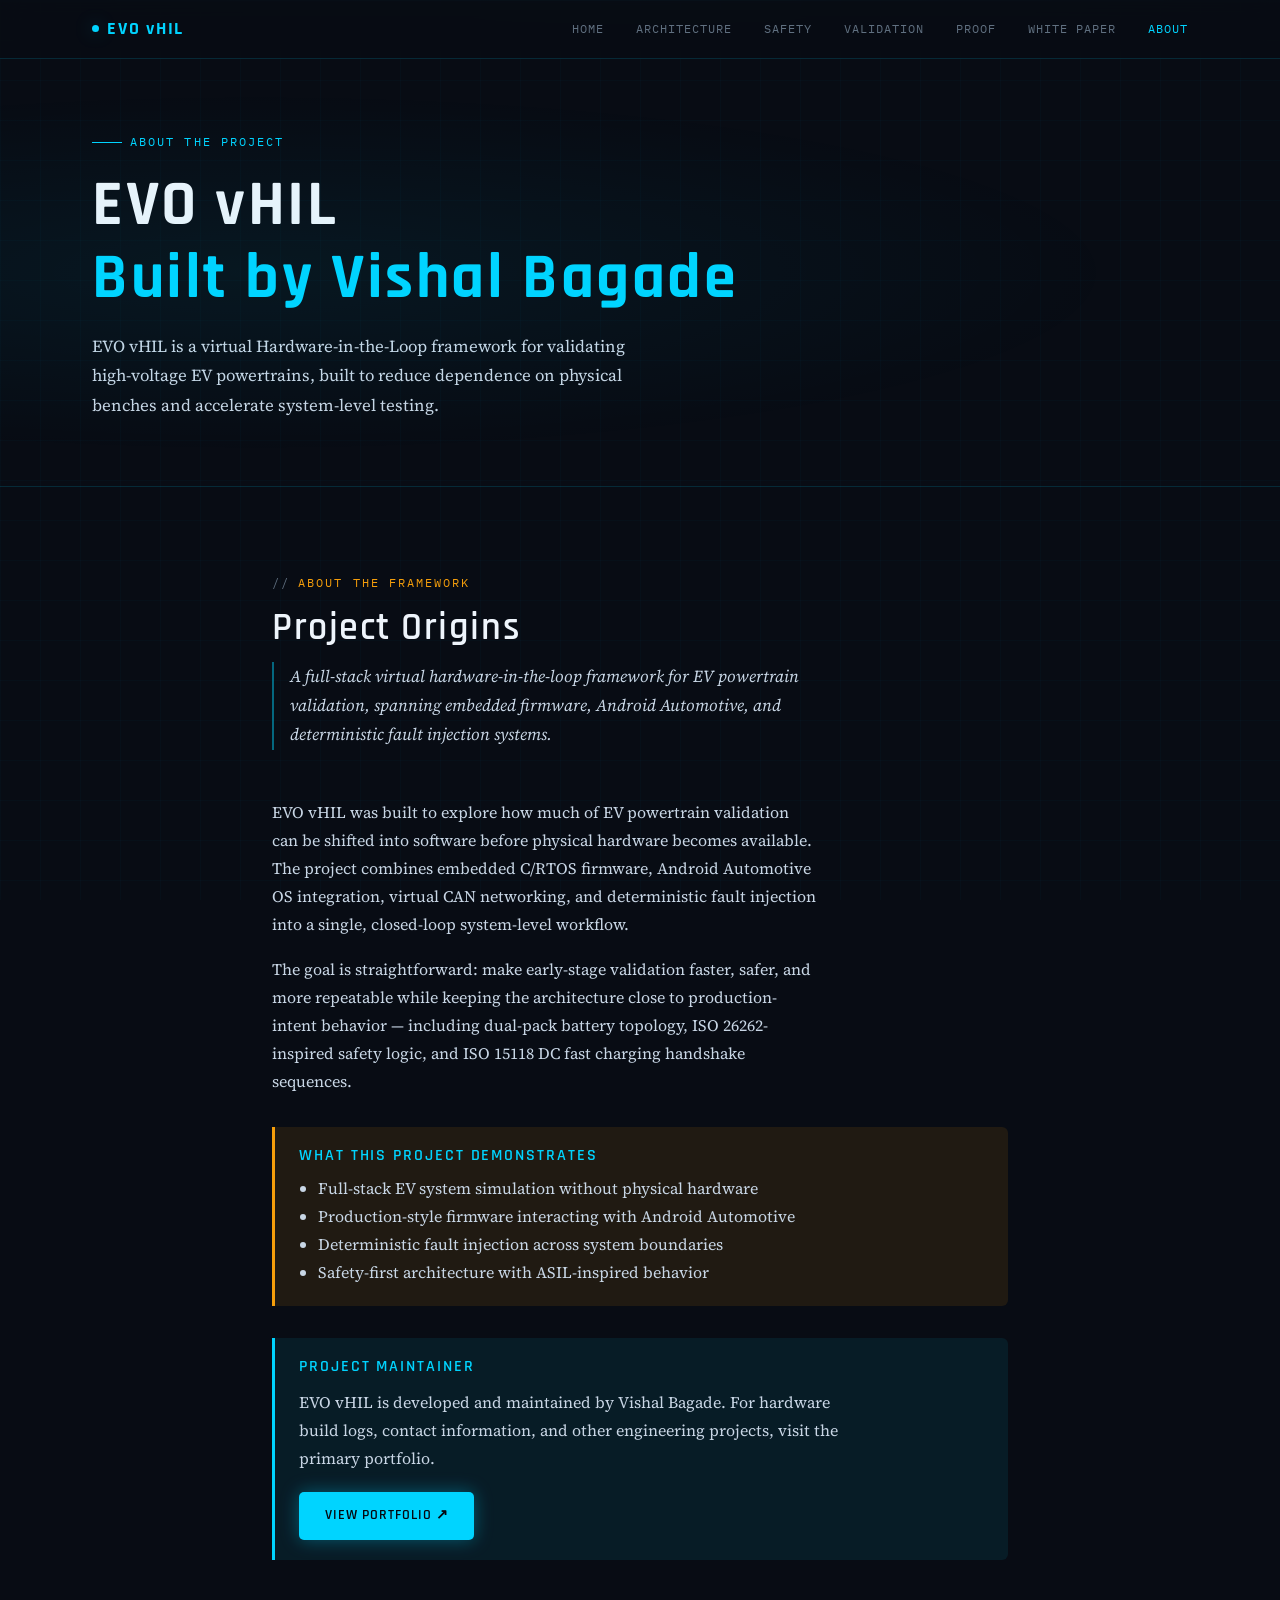
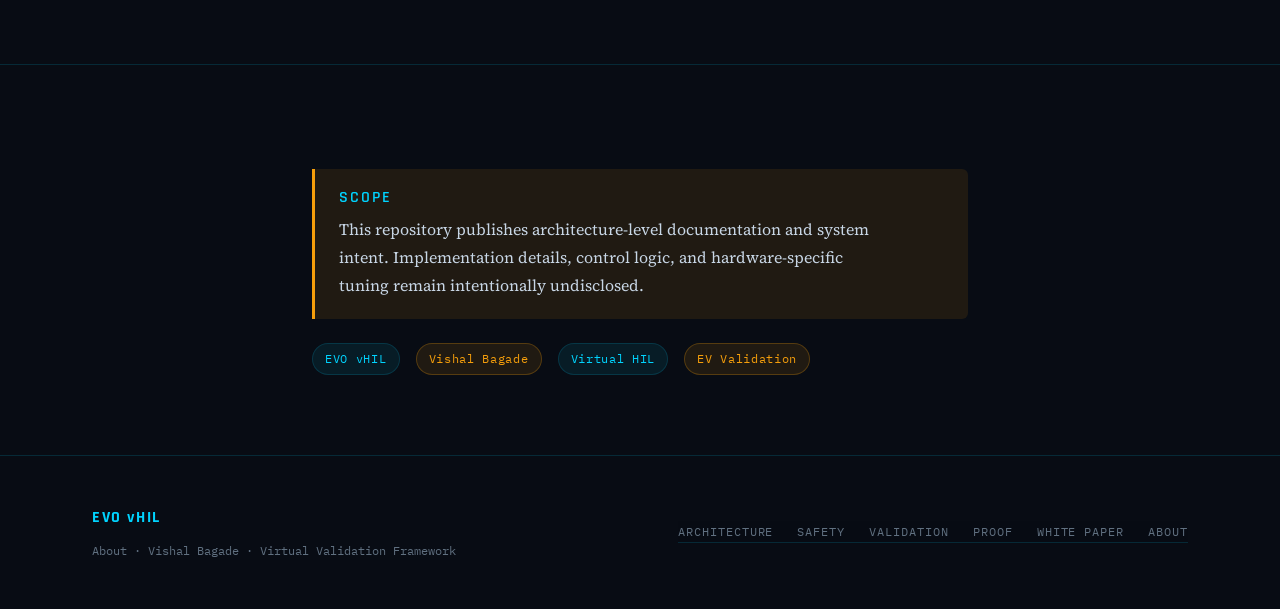
==== commit 88befbb9: "Update about.html" ====
--- a/about.html
+++ b/about.html
@@ -81,94 +81,62 @@
 </section>
 
 <section class="section">
-  <div class="container">
-    <div class="two-col" style="align-items:start; gap:4rem;">
-      <div>
-        <div class="section-header">
-          <div class="section-tag">Creator</div>
-          <h2 class="section-title">Vishal Bagade</h2>
-          <p class="section-lead">
-            Developer of EVO vHIL — a full-stack virtual hardware-in-the-loop framework for EV powertrain validation, spanning embedded firmware, Android Automotive, and deterministic fault injection systems.
-          </p>
-        </div>
+  <div class="container" style="max-width:800px;">
 
-        <p>
-          I built EVO vHIL to explore how much of EV powertrain validation can be shifted into software before physical hardware becomes available.
-          The project combines embedded firmware, Android Automotive integration, virtual networking, and deterministic fault injection into a single system-level workflow.
-        </p>
+    <div class="section-header">
+      <div class="section-tag">About the Framework</div>
+      <h2 class="section-title">Project Origins</h2>
+      <p class="section-lead">
+        A full-stack virtual hardware-in-the-loop framework for EV powertrain validation,
+        spanning embedded firmware, Android Automotive, and deterministic fault injection systems.
+      </p>
+    </div>
 
-        <p>
-          The goal is simple: make early validation faster, safer, and more repeatable while keeping the architecture close to production-intent behavior.
-        </p>
+    <p>
+      EVO vHIL was built to explore how much of EV powertrain validation can be shifted into software
+      before physical hardware becomes available. The project combines embedded C/RTOS firmware,
+      Android Automotive OS integration, virtual CAN networking, and deterministic fault injection
+      into a single, closed-loop system-level workflow.
+    </p>
 
-        <div class="callout cyan mt-4">
-          <h4 style="margin-bottom:0.5rem;">Contact</h4>
-          <p>Email: <a id="email"></a></p>
+    <p>
+      The goal is straightforward: make early-stage validation faster, safer, and more repeatable
+      while keeping the architecture close to production-intent behavior — including dual-pack
+      battery topology, ISO 26262-inspired safety logic, and ISO 15118 DC fast charging handshake
+      sequences.
+    </p>
 
-            <script>
-            const user = "vishalbagade";
-            const domain = "gmail.com";
-            const email = user + "@" + domain;
+    <div class="callout mt-4">
+      <h4 style="margin-bottom:0.5rem;">What This Project Demonstrates</h4>
+      <ul style="margin:0; padding-left:1.2rem;">
+        <li>Full-stack EV system simulation without physical hardware</li>
+        <li>Production-style firmware interacting with Android Automotive</li>
+        <li>Deterministic fault injection across system boundaries</li>
+        <li>Safety-first architecture with ASIL-inspired behavior</li>
+      </ul>
+    </div>
 
-            const link = document.getElementById("email");
-            link.href = "mailto:" + email;
-            link.textContent = email;
-            </script>
-          LinkedIn: <a href="https://www.linkedin.com/in/vishal-bagade/" target="_blank">linkedin.com/in/vishal-bagade/</a><br>
-          GitHub: <a href="https://github.com/vishal0002" target="_blank">github.com/vishal0002</a>
-          X: <a href="https://x.com/VishalBagade121" target="_blank">x.com/VishalBagade121</a><br>
-          
-          </p>
-        </div>
-        <a href="https://bms.evovhil.com/" onclick="trackEvent('nav_bms')">BMS Architecture Comming Soon</a>
-      </div>
-  
-      <div>
-        <div class="card-grid">
-          <div class="card">
-            <span class="card-icon">⚡</span>
-            <div class="card-title">Embedded Systems</div>
-            <div class="card-body">
-              Firmware, RTOS workflows, control logic, and system timing.
-            </div>
-          </div>
+    <div class="callout cyan mt-4">
+      <h4 style="margin-bottom:0.75rem;">Project Maintainer</h4>
+      <p style="margin-bottom:1.25rem;">
+        EVO vHIL is developed and maintained by Vishal Bagade. For hardware build logs,
+        contact information, and other engineering projects, visit the primary portfolio.
+      </p>
+      <a href="https://vishal.evovhil.com/" target="_blank" rel="noopener noreferrer"
+         style="display:inline-flex; align-items:center; gap:0.4rem;
+                font-family:var(--head); font-size:0.9rem; font-weight:600;
+                letter-spacing:0.07em; text-transform:uppercase;
+                padding:0.7rem 1.6rem; border-radius:5px;
+                background:var(--cyan); color:#050810;
+                box-shadow:0 0 18px rgba(0,212,255,0.35);
+                text-decoration:none; transition:all 0.2s;"
+         onmouseover="this.style.background='#20e5ff';this.style.transform='translateY(-1px)'"
+         onmouseout="this.style.background='var(--cyan)';this.style.transform=''">
+        View Portfolio ↗
+      </a>
+    </div>
 
-          <div class="card">
-            <span class="card-icon">🔋</span>
-            <div class="card-title">EV Architecture</div>
-            <div class="card-body">
-              Dual-pack topology, safety boundaries, and powertrain validation.
-            </div>
-          </div>
-
-          <div class="card">
-            <span class="card-icon">📱</span>
-            <div class="card-title">Android Automotive</div>
-            <div class="card-body">
-              Vendor-side daemon integration and control-plane separation.
-            </div>
-          </div>
-
-          <div class="card">
-            <span class="card-icon">🧪</span>
-            <div class="card-title">Virtual HIL</div>
-            <div class="card-body">
-              Renode-based simulation, CAN bridge logic, and CI fault injection.
-            </div>
-          </div>
-        </div>
-      </div>
-    </div>
   </div>
-  <div class="callout mt-4">
-  <h4 style="margin-bottom:0.5rem;">What This Project Demonstrates</h4>
-  <ul style="margin:0; padding-left:1.2rem;">
-    <li>Full-stack EV system simulation without physical hardware</li>
-    <li>Production-style firmware interacting with Android Automotive</li>
-    <li>Deterministic fault injection across system boundaries</li>
-    <li>Safety-first architecture with ASIL-inspired behavior</li>
-  </ul>
-</div>
 </section>
 
 <section class="section">
